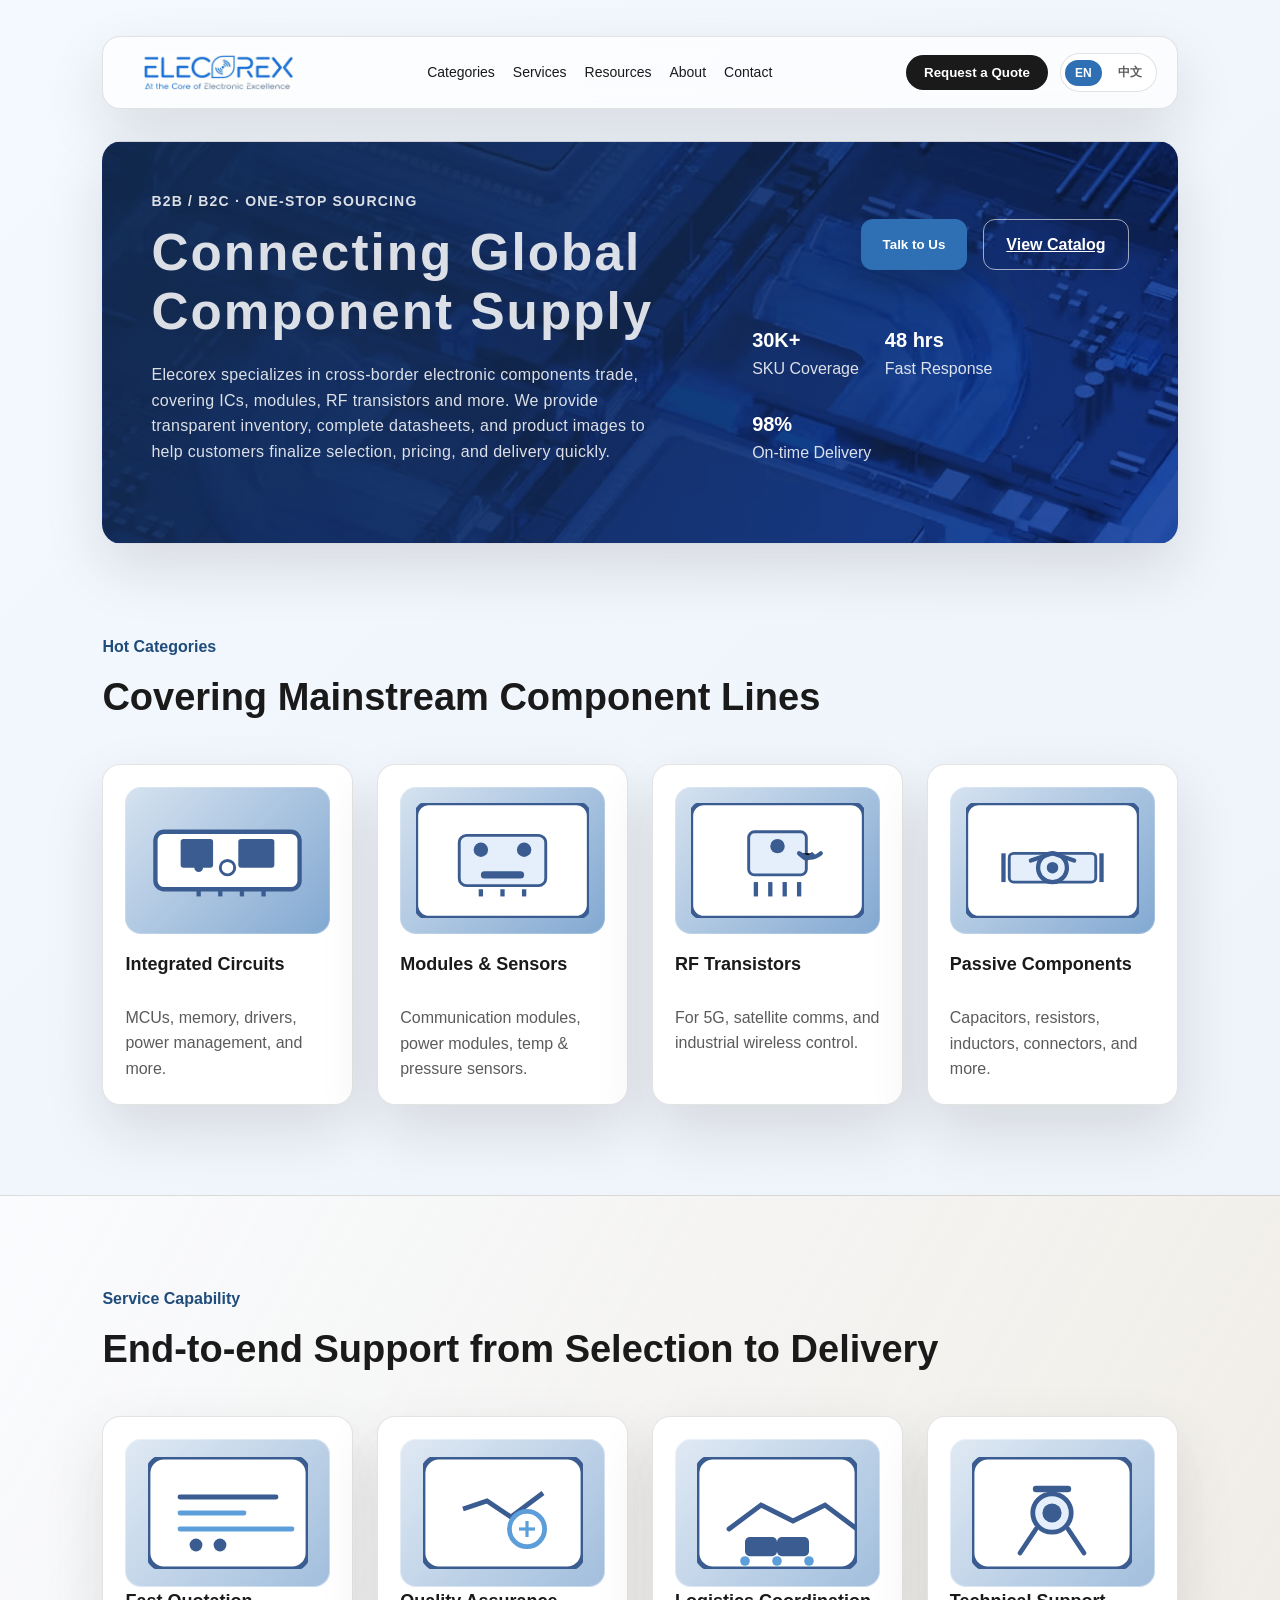
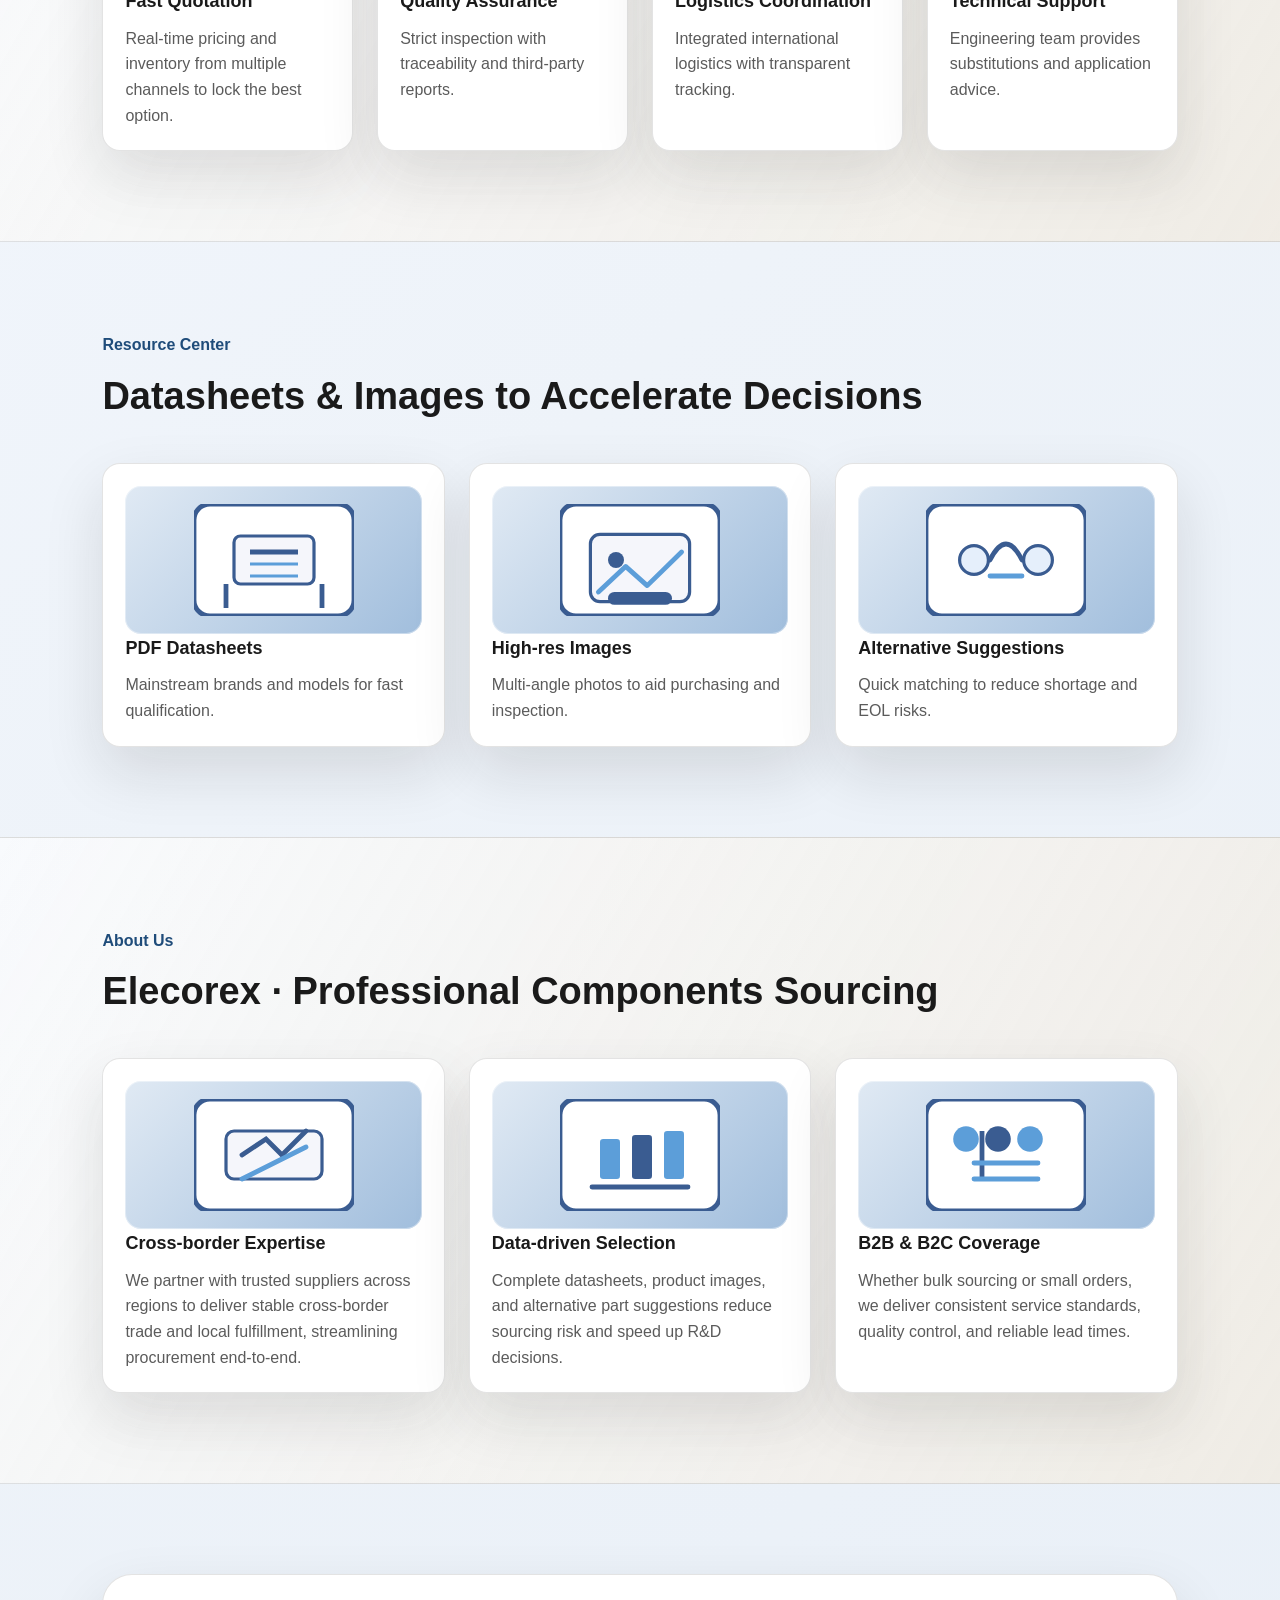
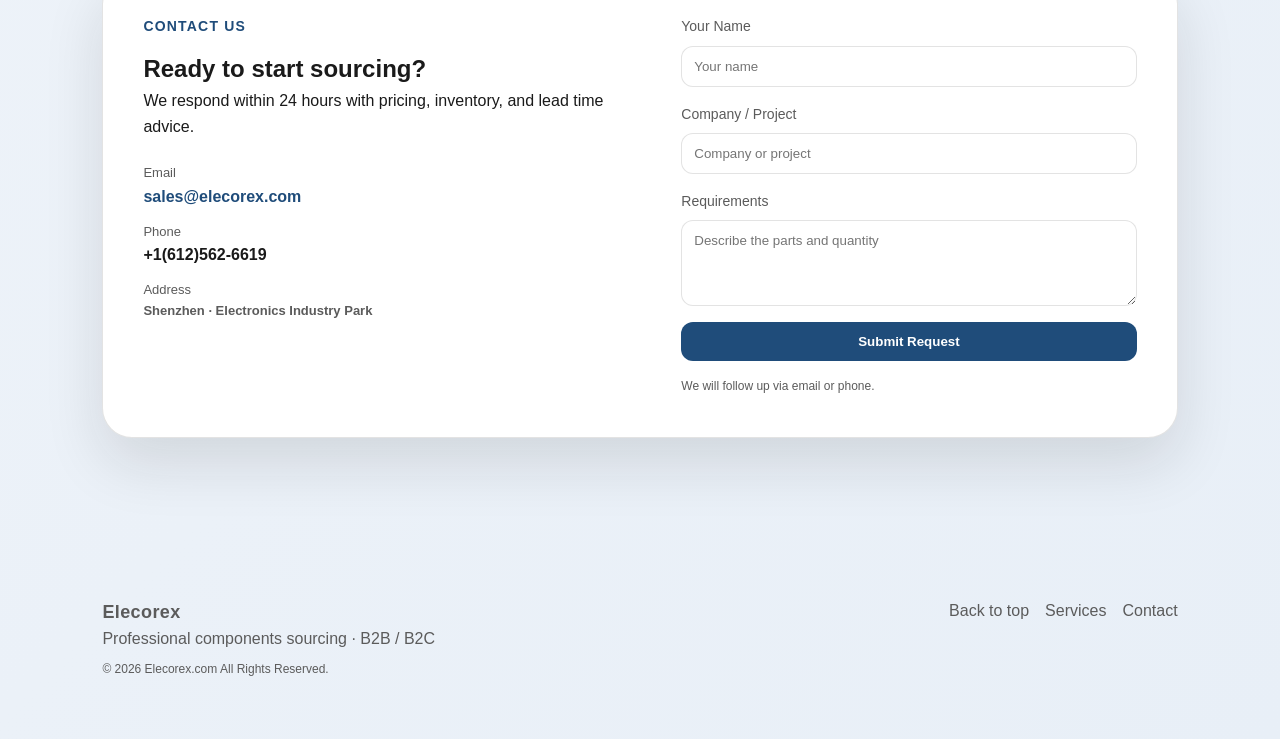
==== index.html @ 4241c90e "first commit" ====
﻿<!doctype html>
<html lang="en">
  <head>
    <meta charset="utf-8" />
    <meta name="viewport" content="width=device-width, initial-scale=1" />
    <title data-title-en="Elecorex | Professional Electronic Components Sourcing" data-title-zh="Elecorex | 专业电子元器件采购平台">
      Elecorex | Professional Electronic Components Sourcing
    </title>
    <meta
      id="meta-desc"
      name="description"
      content="Elecorex is a professional electronic components sourcing platform offering B2B and B2C services, covering ICs, modules, RF transistors, and complete datasheets with product images."
      data-desc-en="Elecorex is a professional electronic components sourcing platform offering B2B and B2C services, covering ICs, modules, RF transistors, and complete datasheets with product images."
      data-desc-zh="Elecorex 是专业的电子元器件采购平台，提供 B2B 与 B2C 服务，覆盖 IC、模块、射频晶体管等品类，并配套参数表与图片资源。"
    />
    <link rel="stylesheet" href="styles.css" />
  </head>
  <body class="lang-en">
    <div class="page">
      <header class="hero" id="top">
        <nav class="nav">
          <a class="brand" href="index.html">
            <img class="brand-logo" src="assets/LOGO.png" alt="Elecorex logo" />
            <!-- <div>
              <div class="brand-name">Elecorex</div>
              <div class="brand-sub">
                <span data-lang="en">Cross-border Components Trading Platform</span>
                <span data-lang="zh">电子元器件跨境贸易平台</span>
              </div>
            </div> -->
          </a>
          <div class="nav-links">
             <a href="#categories">
              <span data-lang="en">Categories</span>
              <span data-lang="zh">产品分类</span>
            </a>
            
            <a href="#services">
              <span data-lang="en">Services</span>
              <span data-lang="zh">服务能力</span>
            </a>
           
            <a href="#resources">
              <span data-lang="en">Resources</span>
              <span data-lang="zh">资料中心</span>
            </a>
            <a href="#about">
              <span data-lang="en">About</span>
              <span data-lang="zh">公司简介</span>
            </a>
            <a href="#contact">
              <span data-lang="en">Contact</span>
              <span data-lang="zh">联系我们</span>
            </a>
          </div>
          <div class="nav-actions">
            <button class="nav-cta">
              <span data-lang="en">Request a Quote</span>
              <span data-lang="zh">获取报价</span>
            </button>
            <div class="lang-toggle" role="group" aria-label="Language">
              <button data-lang-switch="en" class="active">EN</button>
              <button data-lang-switch="zh">中文</button>
            </div>
          </div>
        </nav>

        <div
          class="hero-banner"
          role="img"
          aria-label="Electronic components banner"
        >
          <div class="banner-content">
            <div class="banner-grid">
              <div class="banner-left">
                <p class="eyebrow">
                  <span data-lang="en">B2B / B2C · One-stop Sourcing</span>
                  <span data-lang="zh">B2B / B2C · 一站式采购</span>
                </p>
                <h1>
                  <span class="banner-highlight" data-lang="en"
                    >Connecting Global Component Supply</span
                  >
                  <span class="banner-highlight" data-lang="zh"
                    >连接全球优质电子元器件</span
                  >
                </h1>
                <p class="hero-desc">
                  <span data-lang="en">
                    Elecorex specializes in cross-border electronic components trade, covering
                    ICs, modules, RF transistors and more. We provide transparent inventory,
                    complete datasheets, and product images to help customers finalize selection,
                    pricing, and delivery quickly.
                  </span>
                  <span data-lang="zh">
                    Elecorex 聚焦跨境电子元器件贸易，覆盖 IC、模块、射频晶体管等核心品类，
                    提供透明库存、完整参数表与图片资源，帮助客户快速完成选型、询价与交付。
                  </span>
                </p>
              </div>
              <div class="banner-right">
                <div class="hero-actions">
                  <button class="primary">
                    <span data-lang="en">Talk to Us</span>
                    <span data-lang="zh">立即咨询</span>
                  </button>
              <a class="ghost" href="products.html">
                <span data-lang="en">View Catalog</span>
                <span data-lang="zh">查看产品目录</span>
              </a>
                </div>
                <div class="hero-metrics">
                  <div>
                    <strong>30K+</strong>
                    <span data-lang="en">SKU Coverage</span>
                    <span data-lang="zh">SKU 覆盖</span>
                  </div>
                  <div>
                    <strong>48 hrs</strong>
                    <span data-lang="en">Fast Response</span>
                    <span data-lang="zh">极速响应</span>
                  </div>
                  <div>
                    <strong>98%</strong>
                    <span data-lang="en">On-time Delivery</span>
                    <span data-lang="zh">准时交付率</span>
                  </div>
                </div>
              </div>
            </div>
          </div>
        </div>
      </header>

      
      <section class="section" id="categories">
        <div class="section-title">
          <p>
            <span data-lang="en">Hot Categories</span>
            <span data-lang="zh">产品分类</span>
          </p>
          <h2>
            <span data-lang="en">Covering Mainstream Component Lines</span>
            <span data-lang="zh">覆盖主流电子元器件品类</span>
          </h2>
        </div>
        <div class="category-grid">
          <a class="category-card" href="products.html#ic">
            <div class="category-media">
              <img src="assets/ic.svg" alt="Integrated circuits icon" loading="lazy" />
            </div>
            <h3>
              <span data-lang="en">Integrated Circuits</span>
              <span data-lang="zh">集成电路 IC</span>
            </h3>
            <p>
              <span data-lang="en">MCUs, memory, drivers, power management, and more.</span>
              <span data-lang="zh">MCU、存储器、驱动芯片、电源管理等全系列覆盖。</span>
            </p>
          </a>
          <a class="category-card" href="products.html#modules">
            <div class="category-media">
              <img src="assets/module.svg" alt="Modules and sensors icon" loading="lazy" />
            </div>
            <h3>
              <span data-lang="en">Modules & Sensors</span>
              <span data-lang="zh">模块与传感器</span>
            </h3>
            <p>
              <span data-lang="en">Communication modules, power modules, temp & pressure sensors.</span>
              <span data-lang="zh">通信模块、电源模块、温湿度与压力传感器等。</span>
            </p>
          </a>
          <a class="category-card" href="products.html#rf">
            <div class="category-media">
              <img src="assets/rf.svg" alt="RF transistors icon" loading="lazy" />
            </div>
            <h3>
              <span data-lang="en">RF Transistors</span>
              <span data-lang="zh">射频晶体管</span>
            </h3>
            <p>
              <span data-lang="en">For 5G, satellite comms, and industrial wireless control.</span>
              <span data-lang="zh">适配 5G、卫星通信、工业无线控制等应用场景。</span>
            </p>
          </a>
          <a class="category-card" href="products.html#passive">
            <div class="category-media">
              <img src="assets/passive.svg" alt="Passive components icon" loading="lazy" />
            </div>
            <h3>
              <span data-lang="en">Passive Components</span>
              <span data-lang="zh">被动元器件</span>
            </h3>
            <p>
              <span data-lang="en">Capacitors, resistors, inductors, connectors, and more.</span>
              <span data-lang="zh">电容、电阻、电感、连接器等常用器件。</span>
            </p>
          </a>
        </div>
      </section>

      <section class="section alt" id="services">
        <div class="section-title">
          <p>
            <span data-lang="en">Service Capability</span>
            <span data-lang="zh">服务能力</span>
          </p>
          <h2>
            <span data-lang="en">End-to-end Support from Selection to Delivery</span>
            <span data-lang="zh">从选型到交付的全链路支持</span>
          </h2>
        </div>

        <div class="service-grid">
          <div class="service-card">
            <div class="card-media">
              <img src="assets/service-fast.svg" alt="Fast quotation icon" loading="lazy" />
            </div>
            <h3>
              <span data-lang="en">Fast Quotation</span>
              <span data-lang="zh">快速询价</span>
            </h3>
            <p>
              <span data-lang="en">
                Real-time pricing and inventory from multiple channels to lock the best option.
              </span>
              <span data-lang="zh">覆盖多渠道库存与实时价格，帮助客户快速锁定最优采购方案。</span>
            </p>
          </div>
          <div class="service-card">
            <div class="card-media">
              <img src="assets/service-quality.svg" alt="Quality assurance icon" loading="lazy" />
            </div>
            <h3>
              <span data-lang="en">Quality Assurance</span>
              <span data-lang="zh">品质保障</span>
            </h3>
            <p>
              <span data-lang="en">Strict inspection with traceability and third-party reports.</span>
              <span data-lang="zh">严格执行质检流程，支持原厂溯源与第三方检测报告。</span>
            </p>
          </div>
          <div class="service-card">
            <div class="card-media">
              <img src="assets/service-logistics.svg" alt="Logistics icon" loading="lazy" />
            </div>
            <h3>
              <span data-lang="en">Logistics Coordination</span>
              <span data-lang="zh">物流协同</span>
            </h3>
            <p>
              <span data-lang="en">Integrated international logistics with transparent tracking.</span>
              <span data-lang="zh">整合国际物流与本地配送资源，提供透明可视化的交付进度。</span>
            </p>
          </div>
          <div class="service-card">
            <div class="card-media">
              <img src="assets/service-support.svg" alt="Technical support icon" loading="lazy" />
            </div>
            <h3>
              <span data-lang="en">Technical Support</span>
              <span data-lang="zh">技术支持</span>
            </h3>
            <p>
              <span data-lang="en">Engineering team provides substitutions and application advice.</span>
              <span data-lang="zh">配备工程师团队，提供替代型号建议与应用场景咨询。</span>
            </p>
          </div>
        </div>
      </section>


      <section class="section" id="resources">
        <div class="section-title">
          <p>
            <span data-lang="en">Resource Center</span>
            <span data-lang="zh">资料中心</span>
          </p>
          <h2>
            <span data-lang="en">Datasheets & Images to Accelerate Decisions</span>
            <span data-lang="zh">完整参数表与图片资源，助力快速决策</span>
          </h2>
        </div>

        <div class="resource-grid">
          <div class="resource-card">
            <div class="card-media">
              <img src="assets/resource-datasheet.svg" alt="Datasheet icon" loading="lazy" />
            </div>
            <h3>
              <span data-lang="en">PDF Datasheets</span>
              <span data-lang="zh">PDF 参数表</span>
            </h3>
            <p>
              <span data-lang="en">Mainstream brands and models for fast qualification.</span>
              <span data-lang="zh">覆盖主流品牌与型号，确保选型与认证资料齐全。</span>
            </p>
          </div>
          <div class="resource-card">
            <div class="card-media">
              <img src="assets/resource-image.svg" alt="Product image icon" loading="lazy" />
            </div>
            <h3>
              <span data-lang="en">High-res Images</span>
              <span data-lang="zh">高清产品图片</span>
            </h3>
            <p>
              <span data-lang="en">Multi-angle photos to aid purchasing and inspection.</span>
              <span data-lang="zh">支持多角度展示，便于采购与质检确认。</span>
            </p>
          </div>
          <div class="resource-card">
            <div class="card-media">
              <img src="assets/resource-alternative.svg" alt="Alternative icon" loading="lazy" />
            </div>
            <h3>
              <span data-lang="en">Alternative Suggestions</span>
              <span data-lang="zh">替代型号建议</span>
            </h3>
            <p>
              <span data-lang="en">Quick matching to reduce shortage and EOL risks.</span>
              <span data-lang="zh">快速匹配可替代方案，减少缺货与停产风险。</span>
            </p>
          </div>
        </div>
      </section>


      <section class="section alt" id="about">
        <div class="section-title">
          <p>
            <span data-lang="en">About Us</span>
            <span data-lang="zh">关于我们</span>
          </p>
          <h2>
            <span data-lang="en">Elecorex · Professional Components Sourcing</span>
            <span data-lang="zh">Elecorex · 专业电子元器件采购平台</span>
          </h2>
        </div>

        <div class="about-grid">
          <div class="about-card">
            <div class="card-media">
              <img src="assets/about-cross.svg" alt="Cross-border expertise icon" loading="lazy" />
            </div>
            <h3>
              <span data-lang="en">Cross-border Expertise</span>
              <span data-lang="zh">跨境贸易经验</span>
            </h3>
            <p>
              <span data-lang="en">
                We partner with trusted suppliers across regions to deliver stable cross-border
                trade and local fulfillment, streamlining procurement end-to-end.
              </span>
              <span data-lang="zh">
                我们与多地区供应商建立稳定合作，具备成熟的跨境贸易与本地交付经验，
                帮助客户快速完成从采购到交付的全流程。
              </span>
            </p>
          </div>
          <div class="about-card">
            <div class="card-media">
              <img src="assets/about-data.svg" alt="Data-driven selection icon" loading="lazy" />
            </div>
            <h3>
              <span data-lang="en">Data-driven Selection</span>
              <span data-lang="zh">数据驱动选型</span>
            </h3>
            <p>
              <span data-lang="en">
                Complete datasheets, product images, and alternative part suggestions reduce
                sourcing risk and speed up R&D decisions.
              </span>
              <span data-lang="zh">
                提供完整的 PDF 参数表、产品图片与替代型号建议，
                降低选型风险，提升研发与采购效率。
              </span>
            </p>
          </div>
          <div class="about-card">
            <div class="card-media">
              <img src="assets/about-b2b.svg" alt="B2B B2C icon" loading="lazy" />
            </div>
            <h3>
              <span data-lang="en">B2B & B2C Coverage</span>
              <span data-lang="zh">服务覆盖 B2B / B2C</span>
            </h3>
            <p>
              <span data-lang="en">
                Whether bulk sourcing or small orders, we deliver consistent service standards,
                quality control, and reliable lead times.
              </span>
              <span data-lang="zh">
                不论是批量采购还是小额订单，我们都提供统一的服务标准与专业支持，
                确保质量与交付可控。
              </span>
            </p>
          </div>
        </div>
      </section>

      <section class="section contact" id="contact">
        <div class="contact-card">
          <div>
            <p class="eyebrow">
              <span data-lang="en">Contact Us</span>
              <span data-lang="zh">联系我们</span>
            </p>
            <h2>
              <span data-lang="en">Ready to start sourcing?</span>
              <span data-lang="zh">准备好开始采购了吗？</span>
            </h2>
            <p>
              <span data-lang="en">
                We respond within 24 hours with pricing, inventory, and lead time advice.
              </span>
              <span data-lang="zh">我们将在 24 小时内响应您的需求，提供报价、库存与交期建议。</span>
            </p>
            <div class="contact-info">
              <div>
                <span data-lang="en">Email</span>
                <span data-lang="zh">邮箱</span>
                <strong><a href="mailto:sales@elecorex.com">sales@elecorex.com</a></strong>
              </div>
              <div>
                <span data-lang="en">Phone</span>
                <span data-lang="zh">电话</span>
                <strong>+1(612)562-6619</strong>
              </div>
              <div>
                <span data-lang="en">Address</span>
                <span data-lang="zh">地址</span>
                <strong>
                  <span data-lang="en">Shenzhen · Electronics Industry Park</span>
                  <span data-lang="zh">深圳 · 电子产业科技园</span>
                </strong>
              </div>
            </div>
          </div>
          <form class="contact-form">
            <label>
              <span data-lang="en">Your Name</span>
              <span data-lang="zh">您的姓名</span>
              <input
                type="text"
                placeholder="Your name"
                data-placeholder-en="Your name"
                data-placeholder-zh="请输入姓名"
              />
            </label>
            <label>
              <span data-lang="en">Company / Project</span>
              <span data-lang="zh">公司/项目</span>
              <input
                type="text"
                placeholder="Company or project"
                data-placeholder-en="Company or project"
                data-placeholder-zh="请输入公司或项目名称"
              />
            </label>
            <label>
              <span data-lang="en">Requirements</span>
              <span data-lang="zh">需求描述</span>
              <textarea
                rows="4"
                placeholder="Describe the parts and quantity"
                data-placeholder-en="Describe the parts and quantity"
                data-placeholder-zh="请描述您需要的元器件与数量"
              ></textarea>
            </label>
            <button type="button">
              <span data-lang="en">Submit Request</span>
              <span data-lang="zh">提交需求</span>
            </button>
            <p class="form-note">
              <span data-lang="en">We will follow up via email or phone.</span>
              <span data-lang="zh">提交后我们会通过邮件或电话与您联系。</span>
            </p>
          </form>
        </div>
      </section>


      <footer class="footer">
        <div>
          <div class="brand-name">Elecorex</div>
          <p>
            <span data-lang="en">Professional components sourcing · B2B / B2C</span>
            <span data-lang="zh">专业电子元器件采购平台 · B2B / B2C</span>
          </p>
          <p class="footer-copy">© 2026 Elecorex.com All Rights Reserved.</p>
        </div>
        <div class="footer-links">
          <a href="#top">
            <span data-lang="en">Back to top</span>
            <span data-lang="zh">返回顶部</span>
          </a>
          <a href="#services">
            <span data-lang="en">Services</span>
            <span data-lang="zh">服务能力</span>
          </a>
          <a href="#contact">
            <span data-lang="en">Contact</span>
            <span data-lang="zh">联系我们</span>
          </a>
        </div>
      </footer>
    </div>

    <script src="script.js"></script>
  </body>
</html>
---- styles.css ----
﻿@import url("https://fonts.googleapis.com/css2?family=Space+Grotesk:wght@400;500;600;700&family=Source+Han+Sans+CN:wght@400;500;600;700&display=swap");

:root {
  color-scheme: light;
  --bg: #f6f2ec;
  --bg-alt: #f0ebe2;
  --ink: #1a1a1a;
  --muted: #5b5b5b;
  --accent: #2f6fb3;
  --accent-strong: #1f4c7a;
  --card: #ffffff;
  --stroke: rgba(26, 26, 26, 0.12);
  --glow: rgba(47, 111, 179, 0.18);
  --shadow: 0 25px 60px rgba(26, 26, 26, 0.12);
}

* {
  box-sizing: border-box;
  margin: 0;
  padding: 0;
}

body {
  font-family: 'Arial', "Helvetica YaHei", 'sans-serif';
  background: linear-gradient(135deg, #f4f8ff 0%, #eef3f9 50%, #e8eff7 100%);
  color: var(--ink);
  line-height: 1.6;
}

body.lang-en [data-lang="zh"],
body.lang-zh [data-lang="en"] {
  display: none;
}

.page {
  min-height: 100vh;
  display: flex;
  flex-direction: column;
}



.hero {
  padding: 36px 8vw 0px;
  position: relative;
  z-index: 1;
}

.nav {
  display: flex;
  align-items: center;
  justify-content: space-between;
  gap: 24px;
  padding: 16px 20px;
  background: rgba(255, 255, 255, 0.7);
  border: 1px solid var(--stroke);
  border-radius: 18px;
  backdrop-filter: blur(12px);
  box-shadow: var(--shadow);
  flex-wrap: wrap;
}

.nav-actions {
  display: flex;
  align-items: center;
  gap: 12px;
}

.brand {
  display: flex;
  align-items: center;
  gap: 14px;
  margin-left: 20px;
}

.brand-logo {
  width: 150px;
  height: auto;
  display: block;
  object-fit: contain;
}

.brand-name {
  font-weight: 700;
  font-size: 18px;
  letter-spacing: 0.4px;
}

.brand-sub {
  font-size: 12px;
  color: var(--muted);
}

.nav-links {
  display: flex;
  gap: 18px;
  flex-wrap: wrap;
}

.nav a {
  text-decoration: none;
  color: var(--ink);
  font-size: 14px;
  position: relative;
}

.nav a::after {
  content: "";
  position: absolute;
  left: 0;
  bottom: -6px;
  width: 0;
  height: 2px;
  background: var(--accent);
  transition: width 0.3s ease;
}

.nav a:hover::after {
  width: 100%;
}

.nav-cta {
  background: var(--ink);
  color: #fff;
  border: none;
  border-radius: 999px;
  padding: 10px 18px;
  font-weight: 600;
  cursor: pointer;
}

.lang-toggle {
  display: flex;
  align-items: center;
  gap: 6px;
  background: rgba(255, 255, 255, 0.8);
  border: 1px solid var(--stroke);
  border-radius: 999px;
  padding: 4px;
}

.lang-toggle button {
  border: none;
  background: transparent;
  padding: 6px 10px;
  border-radius: 999px;
  font-size: 12px;
  font-weight: 600;
  color: var(--muted);
  cursor: pointer;
}

.lang-toggle button.active {
  background: var(--accent);
  color: #fff;
}

.hero-banner {
  min-height: 360px;
  border-radius: 20px;
  border: 1px solid var(--stroke);
  background: url("assets/homebanner.png") center/cover no-repeat;
  box-shadow: var(--shadow);
  position: relative;
  overflow: hidden;
  display: flex;
  align-items: center;
  margin-top: 32px;
}

.hero-grid {
  display: grid;
  grid-template-columns: minmax(0, 1.1fr) minmax(0, 0.9fr);
  gap: 48px;
  margin-top: 60px;
  align-items: center;
}

.hero-banner::before {
  content: "";
  position: absolute;
  inset: 0;
  background: linear-gradient(120deg, rgba(15, 38, 64, 0.65), rgba(15, 38, 64, 0.15));
}

.banner-content {
  position: relative;
  z-index: 1;
  padding: 48px;
  max-width: 1100px;
  color: #ffffff;
}

.banner-grid {
  display: flex;
  gap: 36px;
  align-items: stretch;
  justify-content: space-between;
}

.banner-left {
  flex: 1.2;
}

.banner-right {
  flex: 0.8;
  display: flex;
  flex-direction: column;
  justify-content: center;
  gap: 24px;
  align-items: flex-end;
}

.banner-right .hero-actions,
.banner-right .hero-metrics {
  width: 100%;
}

.banner-left h1 {
  line-height: 1.3;
  margin-bottom: 18px;
}

.banner-left .hero-desc {
  max-width: 520px;
  color: rgba(255, 255, 255, 0.9);
  letter-spacing: 0.02em;
}

.banner-right .hero-actions {
  justify-content: flex-end;
}

.banner-content .eyebrow,
.banner-content .hero-desc,
.banner-content .hero-metrics span {
  color: rgba(255, 255, 255, 0.85);
}

.banner-content h1 span,
.banner-content .hero-metrics strong {
  color: #ffffff;
}

.banner-highlight {
  color: #8ad2ff;
  display: block;
  letter-spacing: 0.04em;
}

.banner-content .ghost {
  border: 1px solid rgba(255, 255, 255, 0.6);
  color: #ffffff;
}

.banner-content .primary {
  box-shadow: 0 16px 30px rgba(15, 38, 64, 0.35);
}
.eyebrow {
  font-size: 14px;
  text-transform: uppercase;
  letter-spacing: 1.2px;
  color: var(--accent-strong);
  font-weight: 600;
  margin-bottom: 12px;
}

.hero h1 {
  font-size: clamp(32px, 4vw, 54px);
  line-height: 1.15;
  margin-bottom: 20px;
}

.hero h1 span {
  display: block;
  color: rgba(255, 255, 255, 0.85);
}

.hero h1 span[data-lang="en"]:first-child,
.hero h1 span[data-lang="zh"]:first-child {
  color: rgba(255, 255, 255, 0.85);
}

.hero-desc {
  color: var(--muted);
  max-width: 540px;
  margin-bottom: 30px;
}

.hero-actions {
  display: flex;
  gap: 16px;
  margin-bottom: 30px;
}

.primary,
.ghost,
.contact-form button,
.chip-footer button {
  padding: 12px 22px;
  border-radius: 12px;
  font-weight: 600;
  border: none;
  cursor: pointer;
  transition: transform 0.2s ease, box-shadow 0.2s ease;
}

.primary {
  background: var(--accent);
  color: #fff;
  /* box-shadow: 0 14px 25px rgba(255, 107, 44, 0.35); */
}

.ghost {
  background: transparent;
  border: 1px solid var(--stroke);
}

.primary:hover,
.ghost:hover,
.contact-form button:hover,
.chip-footer button:hover {
  transform: translateY(-2px);
  box-shadow: 0 16px 30px rgba(26, 26, 26, 0.18);
}

.hero-metrics {
  display: flex;
  gap: 26px;
  flex-wrap: wrap;
}

.hero-metrics strong {
  font-size: 20px;
  display: block;
}

.hero-visual {
  display: grid;
  gap: 24px;
}

.chip-card,
.stats-card {
  background: var(--card);
  border-radius: 24px;
  padding: 28px;
  border: 1px solid var(--stroke);
  box-shadow: var(--shadow);
}

.chip-top {
  display: flex;
  justify-content: space-between;
  color: var(--muted);
  font-size: 13px;
}

.chip-card h3 {
  font-size: 22px;
  margin: 16px 0 8px;
}

.chip-card p {
  color: var(--muted);
  margin-bottom: 20px;
}

.chip-footer {
  display: flex;
  align-items: center;
  justify-content: space-between;
}

.chip-footer span {
  font-size: 12px;
  color: var(--muted);
}

.stats-card h4 {
  font-size: 18px;
  margin-bottom: 12px;
}

.stats-card ul {
  list-style: none;
  display: grid;
  gap: 10px;
  color: var(--muted);
}

.section {
  padding: 90px 8vw;
  position: relative;
  z-index: 1;
}

.section.alt {
  background: linear-gradient(120deg, rgba(255, 255, 255, 0.6), rgba(240, 235, 226, 0.85));
  border-top: 1px solid var(--stroke);
  border-bottom: 1px solid var(--stroke);
}

.section-title {
  margin-bottom: 36px;
}

.section-title p {
  color: var(--accent-strong);
  font-weight: 600;
  margin-bottom: 8px;
}

.section-title h2 {
  font-size: clamp(26px, 3vw, 38px);
}

.section-media {
  display: flex;
  justify-content: center;
  margin-bottom: 24px;
}

.section-media img {
  width: min(320px, 80%);
  max-width: 320px;
  border-radius: 24px;
  border: 1px solid rgba(26, 26, 26, 0.08);
  box-shadow: 0 16px 30px rgba(26, 26, 26, 0.08);
}

.about-grid,
.service-grid,
.category-grid,
.resource-grid {
  display: grid;
  gap: 24px;
  grid-template-columns: repeat(auto-fit, minmax(220px, 1fr));
}

.about-card,
.service-card,
.category-card,
.resource-card {
  background: var(--card);
  border-radius: 18px;
  padding: 22px;
  border: 1px solid var(--stroke);
  box-shadow: var(--shadow);
  min-height: 160px;
}

.about-card h3,
.service-card h3,
.category-card h3,
.resource-card h3 {
  margin-bottom: 10px;
  font-size: 18px;
}

.about-card p,
.service-card p,
.category-card p,
.resource-card p {
  color: var(--muted);
}

.category-card {
  display: flex;
  flex-direction: column;
  gap: 16px;
  text-decoration: none;
  color: inherit;
}

.category-media {
  border-radius: 16px;
  background: linear-gradient(135deg, rgba(47, 111, 179, 0.2), rgba(47, 111, 179, 0.6));
  padding: 16px;
  display: flex;
  align-items: center;
  justify-content: center;
  min-height: 140px;
  box-shadow: inset 0 0 0 1px rgba(255, 255, 255, 0.2);
}

.category-media img {
  width: 100%;
  max-height: 120px;
  object-fit: contain;
}

.card-media {
  border-radius: 16px;
  background: linear-gradient(135deg, rgba(47, 111, 179, 0.15), rgba(47, 111, 179, 0.45));
  padding: 18px;
  display: flex;
  align-items: center;
  justify-content: center;
  min-height: 120px;
  box-shadow: inset 0 0 0 1px rgba(255, 255, 255, 0.4);
}

.card-media img {
  width: 100%;
  max-width: 160px;
  object-fit: contain;
}

.contact {
  padding-bottom: 120px;
}

.contact-card {
  background: var(--card);
  border-radius: 30px;
  border: 1px solid var(--stroke);
  padding: 40px;
  display: grid;
  grid-template-columns: minmax(0, 1fr) minmax(0, 0.9fr);
  gap: 32px;
  box-shadow: var(--shadow);
}

.contact-info {
  margin-top: 24px;
  display: grid;
  gap: 12px;
}

.contact-info span {
  display: block;
  color: var(--muted);
  font-size: 13px;
}
.contact-info a {
  color: var(--accent-strong);
  text-decoration: none;
}

.contact-form {
  display: grid;
  gap: 16px;
}

.contact-form label {
  font-size: 14px;
  color: var(--muted);
  display: grid;
  gap: 8px;
}

.contact-form input,
.contact-form textarea {
  border-radius: 12px;
  border: 1px solid var(--stroke);
  padding: 12px;
  font-family: inherit;
  resize: vertical;
}

.contact-form button {
  background: var(--accent-strong);
  color: #fff;
}

.form-note {
  font-size: 12px;
  color: var(--muted);
}

.footer {
  padding: 40px 8vw 60px;
  display: flex;
  justify-content: space-between;
  gap: 24px;
  color: var(--muted);
}

.footer-links {
  display: flex;
  gap: 16px;
}

.footer a {
  color: var(--muted);
  text-decoration: none;
}

.footer-copy {
  font-size: 12px;
  color: var(--muted);
  margin-top: 8px;
}

.reveal {
  opacity: 0;
  transform: translateY(30px);
  transition: opacity 0.8s ease, transform 0.8s ease;
}

.reveal.show {
  opacity: 1;
  transform: translateY(0);
}

@media (max-width: 980px) {
  .hero-grid,
  .contact-card {
    grid-template-columns: 1fr;
  }

  .nav {
    flex-direction: column;
    align-items: flex-start;
  }

  .nav-actions {
    width: 100%;
    flex-wrap: wrap;
    justify-content: space-between;
  }

  .nav-links {
    gap: 12px;
  }

  .brand-logo {
    width: 110px;
  }
}

@media (max-width: 720px) {
  .hero {
    padding: 24px 6vw 80px;
  }

  .banner-content {
    padding: 24px 0;
  }

  .banner-grid {
    flex-direction: column;
    gap: 20px;
  }

  .banner-right {
    width: 100%;
    align-items: flex-start;
    gap: 16px;
  }

  .banner-right .hero-actions {
    justify-content: flex-start;
  }

  .hero-actions {
    flex-direction: column;
    align-items: flex-start;
  }

  .hero-metrics {
    gap: 18px;
  }

  .footer {
    flex-direction: column;
  }

  .hero-banner {
    height: auto;
    margin: 20px 6vw 0;
    padding: 26px 8vw 32px;
    min-height: auto;
    flex-direction: column;
    align-items: flex-start;
  }
}
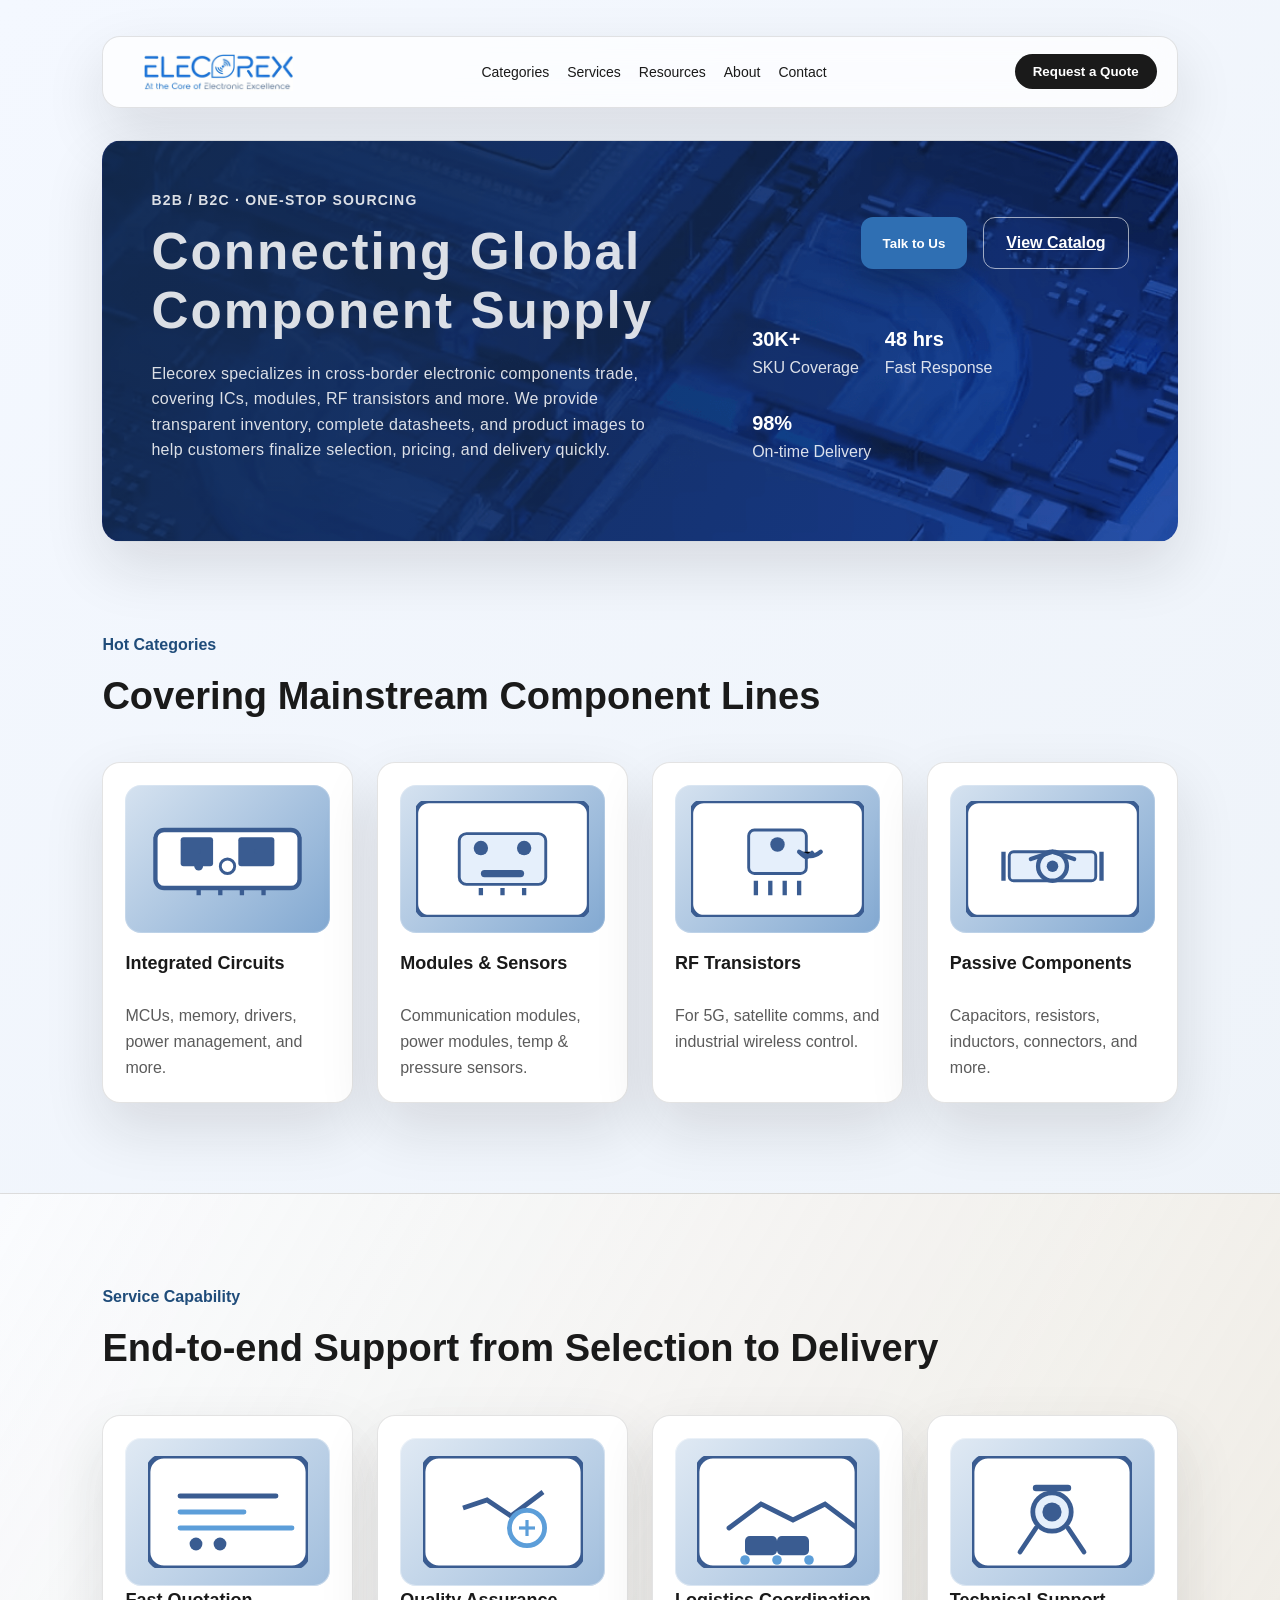
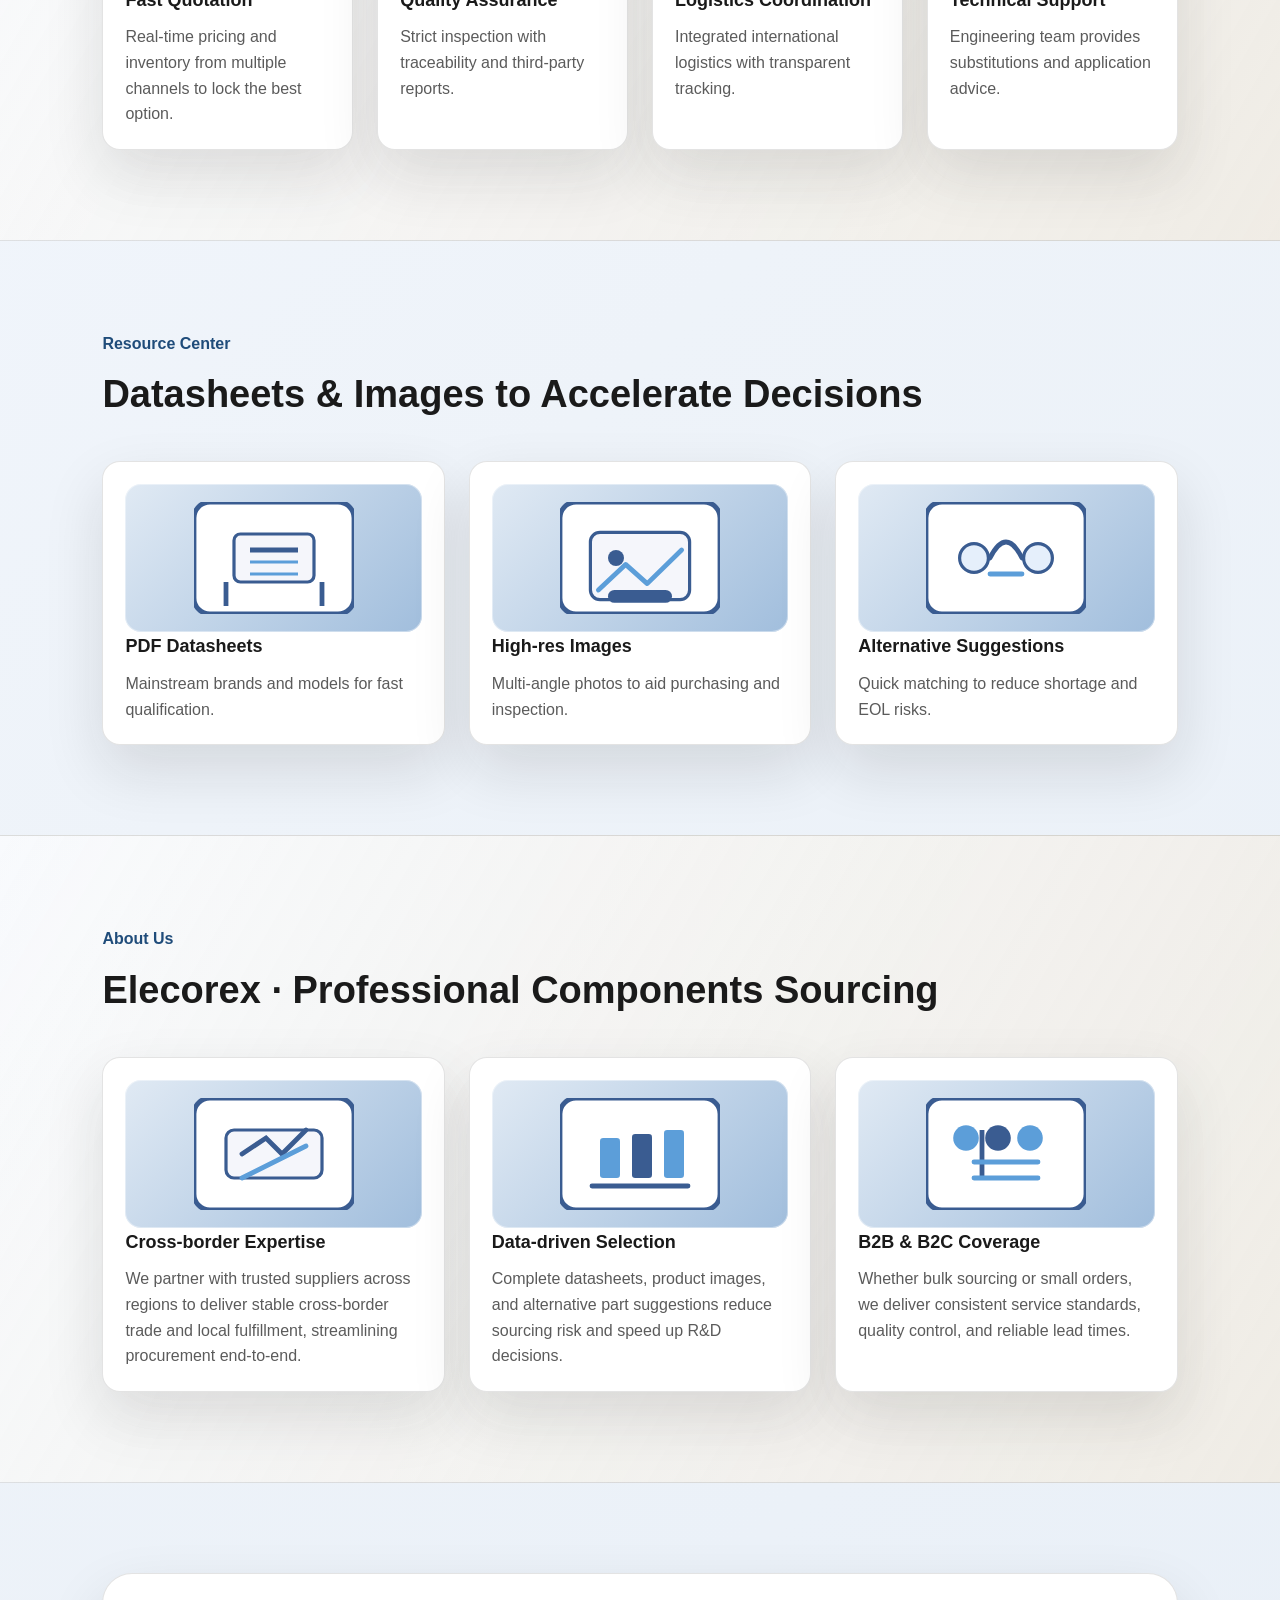
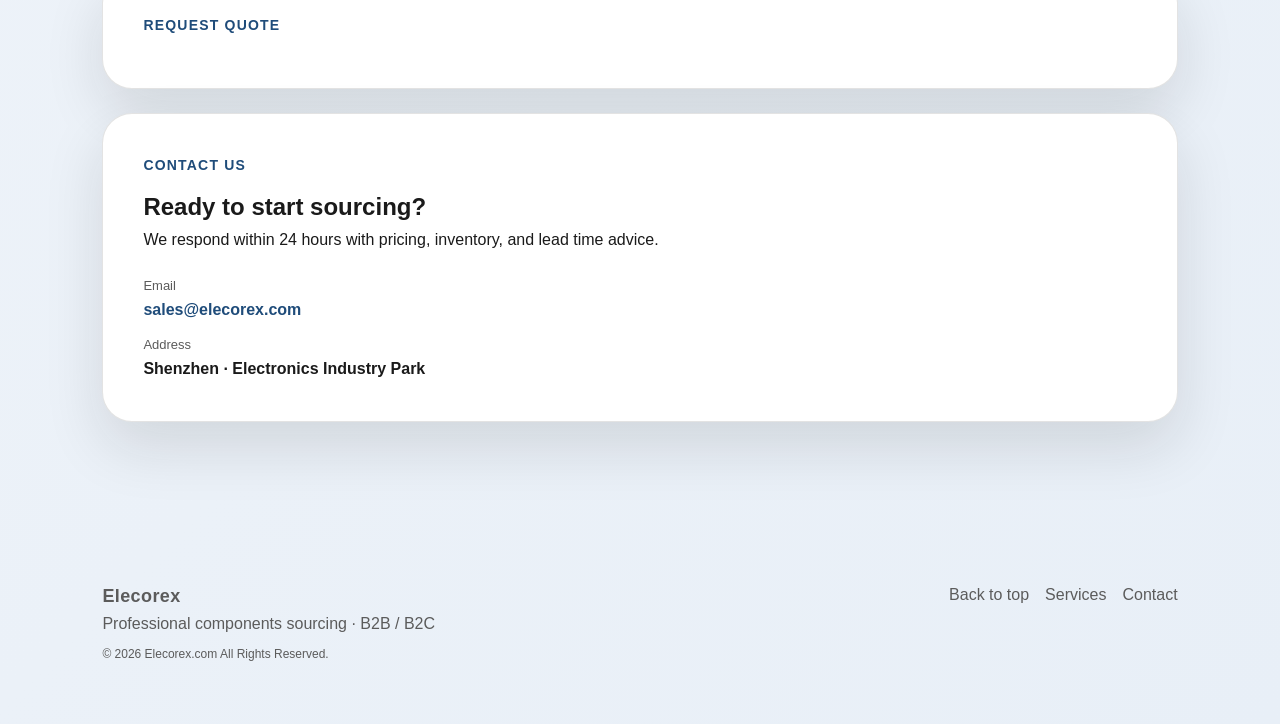
==== commit a479c695: "feate: add inquiry" ====
--- a/index.html
+++ b/index.html
@@ -1,67 +1,32 @@
-﻿<!doctype html>
+<!doctype html>
 <html lang="en">
   <head>
     <meta charset="utf-8" />
     <meta name="viewport" content="width=device-width, initial-scale=1" />
-    <title data-title-en="Elecorex | Professional Electronic Components Sourcing" data-title-zh="Elecorex | 专业电子元器件采购平台">
-      Elecorex | Professional Electronic Components Sourcing
-    </title>
+    <title>Elecorex | Professional Electronic Components Sourcing</title>
     <meta
       id="meta-desc"
       name="description"
       content="Elecorex is a professional electronic components sourcing platform offering B2B and B2C services, covering ICs, modules, RF transistors, and complete datasheets with product images."
-      data-desc-en="Elecorex is a professional electronic components sourcing platform offering B2B and B2C services, covering ICs, modules, RF transistors, and complete datasheets with product images."
-      data-desc-zh="Elecorex 是专业的电子元器件采购平台，提供 B2B 与 B2C 服务，覆盖 IC、模块、射频晶体管等品类，并配套参数表与图片资源。"
     />
     <link rel="stylesheet" href="styles.css" />
   </head>
-  <body class="lang-en">
+  <body>
     <div class="page">
       <header class="hero" id="top">
         <nav class="nav">
           <a class="brand" href="index.html">
             <img class="brand-logo" src="assets/LOGO.png" alt="Elecorex logo" />
-            <!-- <div>
-              <div class="brand-name">Elecorex</div>
-              <div class="brand-sub">
-                <span data-lang="en">Cross-border Components Trading Platform</span>
-                <span data-lang="zh">电子元器件跨境贸易平台</span>
-              </div>
-            </div> -->
           </a>
           <div class="nav-links">
-             <a href="#categories">
-              <span data-lang="en">Categories</span>
-              <span data-lang="zh">产品分类</span>
-            </a>
-            
-            <a href="#services">
-              <span data-lang="en">Services</span>
-              <span data-lang="zh">服务能力</span>
-            </a>
-           
-            <a href="#resources">
-              <span data-lang="en">Resources</span>
-              <span data-lang="zh">资料中心</span>
-            </a>
-            <a href="#about">
-              <span data-lang="en">About</span>
-              <span data-lang="zh">公司简介</span>
-            </a>
-            <a href="#contact">
-              <span data-lang="en">Contact</span>
-              <span data-lang="zh">联系我们</span>
-            </a>
+            <a href="#categories">Categories</a>
+            <a href="#services">Services</a>
+            <a href="#resources">Resources</a>
+            <a href="#about">About</a>
+            <a href="#contact">Contact</a>
           </div>
           <div class="nav-actions">
-            <button class="nav-cta">
-              <span data-lang="en">Request a Quote</span>
-              <span data-lang="zh">获取报价</span>
-            </button>
-            <div class="lang-toggle" role="group" aria-label="Language">
-              <button data-lang-switch="en" class="active">EN</button>
-              <button data-lang-switch="zh">中文</button>
-            </div>
+            <button class="nav-cta">Request a Quote</button>
           </div>
         </nav>
 
@@ -73,57 +38,34 @@
           <div class="banner-content">
             <div class="banner-grid">
               <div class="banner-left">
-                <p class="eyebrow">
-                  <span data-lang="en">B2B / B2C · One-stop Sourcing</span>
-                  <span data-lang="zh">B2B / B2C · 一站式采购</span>
-                </p>
+                <p class="eyebrow">B2B / B2C · One-stop Sourcing</p>
                 <h1>
-                  <span class="banner-highlight" data-lang="en"
-                    >Connecting Global Component Supply</span
-                  >
-                  <span class="banner-highlight" data-lang="zh"
-                    >连接全球优质电子元器件</span
-                  >
+                  <span class="banner-highlight">Connecting Global Component Supply</span>
                 </h1>
                 <p class="hero-desc">
-                  <span data-lang="en">
-                    Elecorex specializes in cross-border electronic components trade, covering
-                    ICs, modules, RF transistors and more. We provide transparent inventory,
-                    complete datasheets, and product images to help customers finalize selection,
-                    pricing, and delivery quickly.
-                  </span>
-                  <span data-lang="zh">
-                    Elecorex 聚焦跨境电子元器件贸易，覆盖 IC、模块、射频晶体管等核心品类，
-                    提供透明库存、完整参数表与图片资源，帮助客户快速完成选型、询价与交付。
-                  </span>
+                  Elecorex specializes in cross-border electronic components trade, covering ICs,
+                  modules, RF transistors and more. We provide transparent inventory, complete
+                  datasheets, and product images to help customers finalize selection, pricing,
+                  and delivery quickly.
                 </p>
               </div>
               <div class="banner-right">
                 <div class="hero-actions">
-                  <button class="primary">
-                    <span data-lang="en">Talk to Us</span>
-                    <span data-lang="zh">立即咨询</span>
-                  </button>
-              <a class="ghost" href="products.html">
-                <span data-lang="en">View Catalog</span>
-                <span data-lang="zh">查看产品目录</span>
-              </a>
+                  <button class="primary">Talk to Us</button>
+                  <a class="ghost" href="products.html">View Catalog</a>
                 </div>
                 <div class="hero-metrics">
                   <div>
                     <strong>30K+</strong>
-                    <span data-lang="en">SKU Coverage</span>
-                    <span data-lang="zh">SKU 覆盖</span>
+                    <span>SKU Coverage</span>
                   </div>
                   <div>
                     <strong>48 hrs</strong>
-                    <span data-lang="en">Fast Response</span>
-                    <span data-lang="zh">极速响应</span>
+                    <span>Fast Response</span>
                   </div>
                   <div>
                     <strong>98%</strong>
-                    <span data-lang="en">On-time Delivery</span>
-                    <span data-lang="zh">准时交付率</span>
+                    <span>On-time Delivery</span>
                   </div>
                 </div>
               </div>
@@ -132,84 +74,47 @@
         </div>
       </header>
 
-      
       <section class="section" id="categories">
         <div class="section-title">
-          <p>
-            <span data-lang="en">Hot Categories</span>
-            <span data-lang="zh">产品分类</span>
-          </p>
-          <h2>
-            <span data-lang="en">Covering Mainstream Component Lines</span>
-            <span data-lang="zh">覆盖主流电子元器件品类</span>
-          </h2>
+          <p>Hot Categories</p>
+          <h2>Covering Mainstream Component Lines</h2>
         </div>
         <div class="category-grid">
           <a class="category-card" href="products.html#ic">
             <div class="category-media">
               <img src="assets/ic.svg" alt="Integrated circuits icon" loading="lazy" />
             </div>
-            <h3>
-              <span data-lang="en">Integrated Circuits</span>
-              <span data-lang="zh">集成电路 IC</span>
-            </h3>
-            <p>
-              <span data-lang="en">MCUs, memory, drivers, power management, and more.</span>
-              <span data-lang="zh">MCU、存储器、驱动芯片、电源管理等全系列覆盖。</span>
-            </p>
+            <h3>Integrated Circuits</h3>
+            <p>MCUs, memory, drivers, power management, and more.</p>
           </a>
           <a class="category-card" href="products.html#modules">
             <div class="category-media">
               <img src="assets/module.svg" alt="Modules and sensors icon" loading="lazy" />
             </div>
-            <h3>
-              <span data-lang="en">Modules & Sensors</span>
-              <span data-lang="zh">模块与传感器</span>
-            </h3>
-            <p>
-              <span data-lang="en">Communication modules, power modules, temp & pressure sensors.</span>
-              <span data-lang="zh">通信模块、电源模块、温湿度与压力传感器等。</span>
-            </p>
+            <h3>Modules & Sensors</h3>
+            <p>Communication modules, power modules, temp & pressure sensors.</p>
           </a>
           <a class="category-card" href="products.html#rf">
             <div class="category-media">
               <img src="assets/rf.svg" alt="RF transistors icon" loading="lazy" />
             </div>
-            <h3>
-              <span data-lang="en">RF Transistors</span>
-              <span data-lang="zh">射频晶体管</span>
-            </h3>
-            <p>
-              <span data-lang="en">For 5G, satellite comms, and industrial wireless control.</span>
-              <span data-lang="zh">适配 5G、卫星通信、工业无线控制等应用场景。</span>
-            </p>
+            <h3>RF Transistors</h3>
+            <p>For 5G, satellite comms, and industrial wireless control.</p>
           </a>
           <a class="category-card" href="products.html#passive">
             <div class="category-media">
               <img src="assets/passive.svg" alt="Passive components icon" loading="lazy" />
             </div>
-            <h3>
-              <span data-lang="en">Passive Components</span>
-              <span data-lang="zh">被动元器件</span>
-            </h3>
-            <p>
-              <span data-lang="en">Capacitors, resistors, inductors, connectors, and more.</span>
-              <span data-lang="zh">电容、电阻、电感、连接器等常用器件。</span>
-            </p>
+            <h3>Passive Components</h3>
+            <p>Capacitors, resistors, inductors, connectors, and more.</p>
           </a>
         </div>
       </section>
 
       <section class="section alt" id="services">
         <div class="section-title">
-          <p>
-            <span data-lang="en">Service Capability</span>
-            <span data-lang="zh">服务能力</span>
-          </p>
-          <h2>
-            <span data-lang="en">End-to-end Support from Selection to Delivery</span>
-            <span data-lang="zh">从选型到交付的全链路支持</span>
-          </h2>
+          <p>Service Capability</p>
+          <h2>End-to-end Support from Selection to Delivery</h2>
         </div>
 
         <div class="service-grid">
@@ -217,70 +122,37 @@
             <div class="card-media">
               <img src="assets/service-fast.svg" alt="Fast quotation icon" loading="lazy" />
             </div>
-            <h3>
-              <span data-lang="en">Fast Quotation</span>
-              <span data-lang="zh">快速询价</span>
-            </h3>
-            <p>
-              <span data-lang="en">
-                Real-time pricing and inventory from multiple channels to lock the best option.
-              </span>
-              <span data-lang="zh">覆盖多渠道库存与实时价格，帮助客户快速锁定最优采购方案。</span>
-            </p>
+            <h3>Fast Quotation</h3>
+            <p>Real-time pricing and inventory from multiple channels to lock the best option.</p>
           </div>
           <div class="service-card">
             <div class="card-media">
               <img src="assets/service-quality.svg" alt="Quality assurance icon" loading="lazy" />
             </div>
-            <h3>
-              <span data-lang="en">Quality Assurance</span>
-              <span data-lang="zh">品质保障</span>
-            </h3>
-            <p>
-              <span data-lang="en">Strict inspection with traceability and third-party reports.</span>
-              <span data-lang="zh">严格执行质检流程，支持原厂溯源与第三方检测报告。</span>
-            </p>
+            <h3>Quality Assurance</h3>
+            <p>Strict inspection with traceability and third-party reports.</p>
           </div>
           <div class="service-card">
             <div class="card-media">
               <img src="assets/service-logistics.svg" alt="Logistics icon" loading="lazy" />
             </div>
-            <h3>
-              <span data-lang="en">Logistics Coordination</span>
-              <span data-lang="zh">物流协同</span>
-            </h3>
-            <p>
-              <span data-lang="en">Integrated international logistics with transparent tracking.</span>
-              <span data-lang="zh">整合国际物流与本地配送资源，提供透明可视化的交付进度。</span>
-            </p>
+            <h3>Logistics Coordination</h3>
+            <p>Integrated international logistics with transparent tracking.</p>
           </div>
           <div class="service-card">
             <div class="card-media">
               <img src="assets/service-support.svg" alt="Technical support icon" loading="lazy" />
             </div>
-            <h3>
-              <span data-lang="en">Technical Support</span>
-              <span data-lang="zh">技术支持</span>
-            </h3>
-            <p>
-              <span data-lang="en">Engineering team provides substitutions and application advice.</span>
-              <span data-lang="zh">配备工程师团队，提供替代型号建议与应用场景咨询。</span>
-            </p>
-          </div>
-        </div>
-      </section>
-
+            <h3>Technical Support</h3>
+            <p>Engineering team provides substitutions and application advice.</p>
+          </div>
+        </div>
+      </section>
 
       <section class="section" id="resources">
         <div class="section-title">
-          <p>
-            <span data-lang="en">Resource Center</span>
-            <span data-lang="zh">资料中心</span>
-          </p>
-          <h2>
-            <span data-lang="en">Datasheets & Images to Accelerate Decisions</span>
-            <span data-lang="zh">完整参数表与图片资源，助力快速决策</span>
-          </h2>
+          <p>Resource Center</p>
+          <h2>Datasheets & Images to Accelerate Decisions</h2>
         </div>
 
         <div class="resource-grid">
@@ -288,55 +160,30 @@
             <div class="card-media">
               <img src="assets/resource-datasheet.svg" alt="Datasheet icon" loading="lazy" />
             </div>
-            <h3>
-              <span data-lang="en">PDF Datasheets</span>
-              <span data-lang="zh">PDF 参数表</span>
-            </h3>
-            <p>
-              <span data-lang="en">Mainstream brands and models for fast qualification.</span>
-              <span data-lang="zh">覆盖主流品牌与型号，确保选型与认证资料齐全。</span>
-            </p>
+            <h3>PDF Datasheets</h3>
+            <p>Mainstream brands and models for fast qualification.</p>
           </div>
           <div class="resource-card">
             <div class="card-media">
               <img src="assets/resource-image.svg" alt="Product image icon" loading="lazy" />
             </div>
-            <h3>
-              <span data-lang="en">High-res Images</span>
-              <span data-lang="zh">高清产品图片</span>
-            </h3>
-            <p>
-              <span data-lang="en">Multi-angle photos to aid purchasing and inspection.</span>
-              <span data-lang="zh">支持多角度展示，便于采购与质检确认。</span>
-            </p>
+            <h3>High-res Images</h3>
+            <p>Multi-angle photos to aid purchasing and inspection.</p>
           </div>
           <div class="resource-card">
             <div class="card-media">
               <img src="assets/resource-alternative.svg" alt="Alternative icon" loading="lazy" />
             </div>
-            <h3>
-              <span data-lang="en">Alternative Suggestions</span>
-              <span data-lang="zh">替代型号建议</span>
-            </h3>
-            <p>
-              <span data-lang="en">Quick matching to reduce shortage and EOL risks.</span>
-              <span data-lang="zh">快速匹配可替代方案，减少缺货与停产风险。</span>
-            </p>
-          </div>
-        </div>
-      </section>
-
+            <h3>Alternative Suggestions</h3>
+            <p>Quick matching to reduce shortage and EOL risks.</p>
+          </div>
+        </div>
+      </section>
 
       <section class="section alt" id="about">
         <div class="section-title">
-          <p>
-            <span data-lang="en">About Us</span>
-            <span data-lang="zh">关于我们</span>
-          </p>
-          <h2>
-            <span data-lang="en">Elecorex · Professional Components Sourcing</span>
-            <span data-lang="zh">Elecorex · 专业电子元器件采购平台</span>
-          </h2>
+          <p>About Us</p>
+          <h2>Elecorex · Professional Components Sourcing</h2>
         </div>
 
         <div class="about-grid">
@@ -344,168 +191,76 @@
             <div class="card-media">
               <img src="assets/about-cross.svg" alt="Cross-border expertise icon" loading="lazy" />
             </div>
-            <h3>
-              <span data-lang="en">Cross-border Expertise</span>
-              <span data-lang="zh">跨境贸易经验</span>
-            </h3>
+            <h3>Cross-border Expertise</h3>
             <p>
-              <span data-lang="en">
-                We partner with trusted suppliers across regions to deliver stable cross-border
-                trade and local fulfillment, streamlining procurement end-to-end.
-              </span>
-              <span data-lang="zh">
-                我们与多地区供应商建立稳定合作，具备成熟的跨境贸易与本地交付经验，
-                帮助客户快速完成从采购到交付的全流程。
-              </span>
+              We partner with trusted suppliers across regions to deliver stable cross-border
+              trade and local fulfillment, streamlining procurement end-to-end.
             </p>
           </div>
           <div class="about-card">
             <div class="card-media">
               <img src="assets/about-data.svg" alt="Data-driven selection icon" loading="lazy" />
             </div>
-            <h3>
-              <span data-lang="en">Data-driven Selection</span>
-              <span data-lang="zh">数据驱动选型</span>
-            </h3>
+            <h3>Data-driven Selection</h3>
             <p>
-              <span data-lang="en">
-                Complete datasheets, product images, and alternative part suggestions reduce
-                sourcing risk and speed up R&D decisions.
-              </span>
-              <span data-lang="zh">
-                提供完整的 PDF 参数表、产品图片与替代型号建议，
-                降低选型风险，提升研发与采购效率。
-              </span>
+              Complete datasheets, product images, and alternative part suggestions reduce
+              sourcing risk and speed up R&D decisions.
             </p>
           </div>
           <div class="about-card">
             <div class="card-media">
               <img src="assets/about-b2b.svg" alt="B2B B2C icon" loading="lazy" />
             </div>
-            <h3>
-              <span data-lang="en">B2B & B2C Coverage</span>
-              <span data-lang="zh">服务覆盖 B2B / B2C</span>
-            </h3>
+            <h3>B2B & B2C Coverage</h3>
             <p>
-              <span data-lang="en">
-                Whether bulk sourcing or small orders, we deliver consistent service standards,
-                quality control, and reliable lead times.
-              </span>
-              <span data-lang="zh">
-                不论是批量采购还是小额订单，我们都提供统一的服务标准与专业支持，
-                确保质量与交付可控。
-              </span>
+              Whether bulk sourcing or small orders, we deliver consistent service standards,
+              quality control, and reliable lead times.
             </p>
           </div>
         </div>
       </section>
 
-      <section class="section contact" id="contact">
-        <div class="contact-card">
+      <section class="section contact" id="inquiry">
+        <div class="inquiry-card">
+          <p class="eyebrow">Request Quote</p>
+          <div class="contact-form jotform-embed" aria-label="Inquiry form">
+            <script type="text/javascript" src="https://www.jotform.com/jsform/260854511059053"></script>
+          </div>
+        </div>
+
+        <div class="contact-card" id="contact">
           <div>
-            <p class="eyebrow">
-              <span data-lang="en">Contact Us</span>
-              <span data-lang="zh">联系我们</span>
-            </p>
-            <h2>
-              <span data-lang="en">Ready to start sourcing?</span>
-              <span data-lang="zh">准备好开始采购了吗？</span>
-            </h2>
-            <p>
-              <span data-lang="en">
-                We respond within 24 hours with pricing, inventory, and lead time advice.
-              </span>
-              <span data-lang="zh">我们将在 24 小时内响应您的需求，提供报价、库存与交期建议。</span>
-            </p>
+            <p class="eyebrow">Contact Us</p>
+            <h2>Ready to start sourcing?</h2>
+            <p>We respond within 24 hours with pricing, inventory, and lead time advice.</p>
             <div class="contact-info">
               <div>
-                <span data-lang="en">Email</span>
-                <span data-lang="zh">邮箱</span>
+                <span>Email</span>
                 <strong><a href="mailto:sales@elecorex.com">sales@elecorex.com</a></strong>
               </div>
+              
               <div>
-                <span data-lang="en">Phone</span>
-                <span data-lang="zh">电话</span>
-                <strong>+1(612)562-6619</strong>
-              </div>
-              <div>
-                <span data-lang="en">Address</span>
-                <span data-lang="zh">地址</span>
-                <strong>
-                  <span data-lang="en">Shenzhen · Electronics Industry Park</span>
-                  <span data-lang="zh">深圳 · 电子产业科技园</span>
-                </strong>
-              </div>
-            </div>
-          </div>
-          <form class="contact-form">
-            <label>
-              <span data-lang="en">Your Name</span>
-              <span data-lang="zh">您的姓名</span>
-              <input
-                type="text"
-                placeholder="Your name"
-                data-placeholder-en="Your name"
-                data-placeholder-zh="请输入姓名"
-              />
-            </label>
-            <label>
-              <span data-lang="en">Company / Project</span>
-              <span data-lang="zh">公司/项目</span>
-              <input
-                type="text"
-                placeholder="Company or project"
-                data-placeholder-en="Company or project"
-                data-placeholder-zh="请输入公司或项目名称"
-              />
-            </label>
-            <label>
-              <span data-lang="en">Requirements</span>
-              <span data-lang="zh">需求描述</span>
-              <textarea
-                rows="4"
-                placeholder="Describe the parts and quantity"
-                data-placeholder-en="Describe the parts and quantity"
-                data-placeholder-zh="请描述您需要的元器件与数量"
-              ></textarea>
-            </label>
-            <button type="button">
-              <span data-lang="en">Submit Request</span>
-              <span data-lang="zh">提交需求</span>
-            </button>
-            <p class="form-note">
-              <span data-lang="en">We will follow up via email or phone.</span>
-              <span data-lang="zh">提交后我们会通过邮件或电话与您联系。</span>
-            </p>
-          </form>
-        </div>
-      </section>
-
+                <span>Address</span>
+                <strong>Shenzhen · Electronics Industry Park</strong>
+              </div>
+            </div>
+          </div>
+        </div>
+      </section>
 
       <footer class="footer">
         <div>
           <div class="brand-name">Elecorex</div>
-          <p>
-            <span data-lang="en">Professional components sourcing · B2B / B2C</span>
-            <span data-lang="zh">专业电子元器件采购平台 · B2B / B2C</span>
-          </p>
+          <p>Professional components sourcing · B2B / B2C</p>
           <p class="footer-copy">© 2026 Elecorex.com All Rights Reserved.</p>
         </div>
         <div class="footer-links">
-          <a href="#top">
-            <span data-lang="en">Back to top</span>
-            <span data-lang="zh">返回顶部</span>
-          </a>
-          <a href="#services">
-            <span data-lang="en">Services</span>
-            <span data-lang="zh">服务能力</span>
-          </a>
-          <a href="#contact">
-            <span data-lang="en">Contact</span>
-            <span data-lang="zh">联系我们</span>
-          </a>
+          <a href="#top">Back to top</a>
+          <a href="#services">Services</a>
+          <a href="#contact">Contact</a>
         </div>
       </footer>
+      <button class="scroll-top" aria-label="Back to top"></button>
     </div>
 
     <script src="script.js"></script>
--- a/styles.css
+++ b/styles.css
@@ -1,4 +1,4 @@
-﻿@import url("https://fonts.googleapis.com/css2?family=Space+Grotesk:wght@400;500;600;700&family=Source+Han+Sans+CN:wght@400;500;600;700&display=swap");
+@import url("https://fonts.googleapis.com/css2?family=Space+Grotesk:wght@400;500;600;700&display=swap");
 
 :root {
   color-scheme: light;
@@ -21,24 +21,17 @@
 }
 
 body {
-  font-family: 'Arial', "Helvetica YaHei", 'sans-serif';
+  font-family: "Arial", sans-serif;
   background: linear-gradient(135deg, #f4f8ff 0%, #eef3f9 50%, #e8eff7 100%);
   color: var(--ink);
   line-height: 1.6;
 }
 
-body.lang-en [data-lang="zh"],
-body.lang-zh [data-lang="en"] {
-  display: none;
-}
-
 .page {
   min-height: 100vh;
   display: flex;
   flex-direction: column;
 }
-
-
 
 .hero {
   padding: 36px 8vw 0px;
@@ -127,32 +120,63 @@
   padding: 10px 18px;
   font-weight: 600;
   cursor: pointer;
-}
-
-.lang-toggle {
-  display: flex;
-  align-items: center;
-  gap: 6px;
-  background: rgba(255, 255, 255, 0.8);
-  border: 1px solid var(--stroke);
-  border-radius: 999px;
-  padding: 4px;
-}
-
-.lang-toggle button {
+  transition: background 0.25s ease, transform 0.2s ease, box-shadow 0.25s ease;
+}
+
+.nav-cta:hover,
+.nav-cta:focus-visible {
+  background: var(--accent-strong);
+  box-shadow: 0 10px 22px rgba(31, 76, 122, 0.18);
+  transform: translateY(-1px);
+}
+
+.nav-cta:focus-visible {
+  outline: 3px solid rgba(47, 111, 179, 0.35);
+  outline-offset: 3px;
+}
+
+.scroll-top {
+  position: fixed;
+  right: 22px;
+  bottom: 22px;
+  width: 46px;
+  height: 46px;
   border: none;
-  background: transparent;
-  padding: 6px 10px;
-  border-radius: 999px;
-  font-size: 12px;
-  font-weight: 600;
-  color: var(--muted);
+  border-radius: 50%;
+  background: var(--ink);
+  color: #fff;
+  display: inline-flex;
+  align-items: center;
+  justify-content: center;
+  font-size: 20px;
   cursor: pointer;
-}
-
-.lang-toggle button.active {
-  background: var(--accent);
-  color: #fff;
+  box-shadow: 0 18px 38px rgba(26, 26, 26, 0.2);
+  opacity: 0;
+  visibility: hidden;
+  transform: translateY(12px);
+  transition: opacity 0.25s ease, transform 0.2s ease, background 0.25s ease;
+  z-index: 1000;
+}
+
+.scroll-top::before {
+  content: "↑";
+  line-height: 1;
+}
+
+.scroll-top.show {
+  opacity: 1;
+  visibility: visible;
+  transform: translateY(0);
+}
+
+.scroll-top:hover,
+.scroll-top:focus-visible {
+  background: var(--accent-strong);
+}
+
+.scroll-top:focus-visible {
+  outline: 3px solid rgba(47, 111, 179, 0.35);
+  outline-offset: 4px;
 }
 
 .hero-banner {
@@ -256,6 +280,7 @@
 .banner-content .primary {
   box-shadow: 0 16px 30px rgba(15, 38, 64, 0.35);
 }
+
 .eyebrow {
   font-size: 14px;
   text-transform: uppercase;
@@ -273,11 +298,6 @@
 
 .hero h1 span {
   display: block;
-  color: rgba(255, 255, 255, 0.85);
-}
-
-.hero h1 span[data-lang="en"]:first-child,
-.hero h1 span[data-lang="zh"]:first-child {
   color: rgba(255, 255, 255, 0.85);
 }
 
@@ -308,7 +328,6 @@
 .primary {
   background: var(--accent);
   color: #fff;
-  /* box-shadow: 0 14px 25px rgba(255, 107, 44, 0.35); */
 }
 
 .ghost {
@@ -508,7 +527,17 @@
 }
 
 .contact {
+  display: grid;
+  gap: 24px;
   padding-bottom: 120px;
+}
+
+.inquiry-card {
+  background: var(--card);
+  border-radius: 30px;
+  border: 1px solid var(--stroke);
+  padding: 40px;
+  box-shadow: var(--shadow);
 }
 
 .contact-card {
@@ -516,9 +545,6 @@
   border-radius: 30px;
   border: 1px solid var(--stroke);
   padding: 40px;
-  display: grid;
-  grid-template-columns: minmax(0, 1fr) minmax(0, 0.9fr);
-  gap: 32px;
   box-shadow: var(--shadow);
 }
 
@@ -533,6 +559,7 @@
   color: var(--muted);
   font-size: 13px;
 }
+
 .contact-info a {
   color: var(--accent-strong);
   text-decoration: none;
@@ -605,8 +632,7 @@
 }
 
 @media (max-width: 980px) {
-  .hero-grid,
-  .contact-card {
+  .hero-grid {
     grid-template-columns: 1fr;
   }
 
@@ -676,4 +702,3 @@
     align-items: flex-start;
   }
 }
-
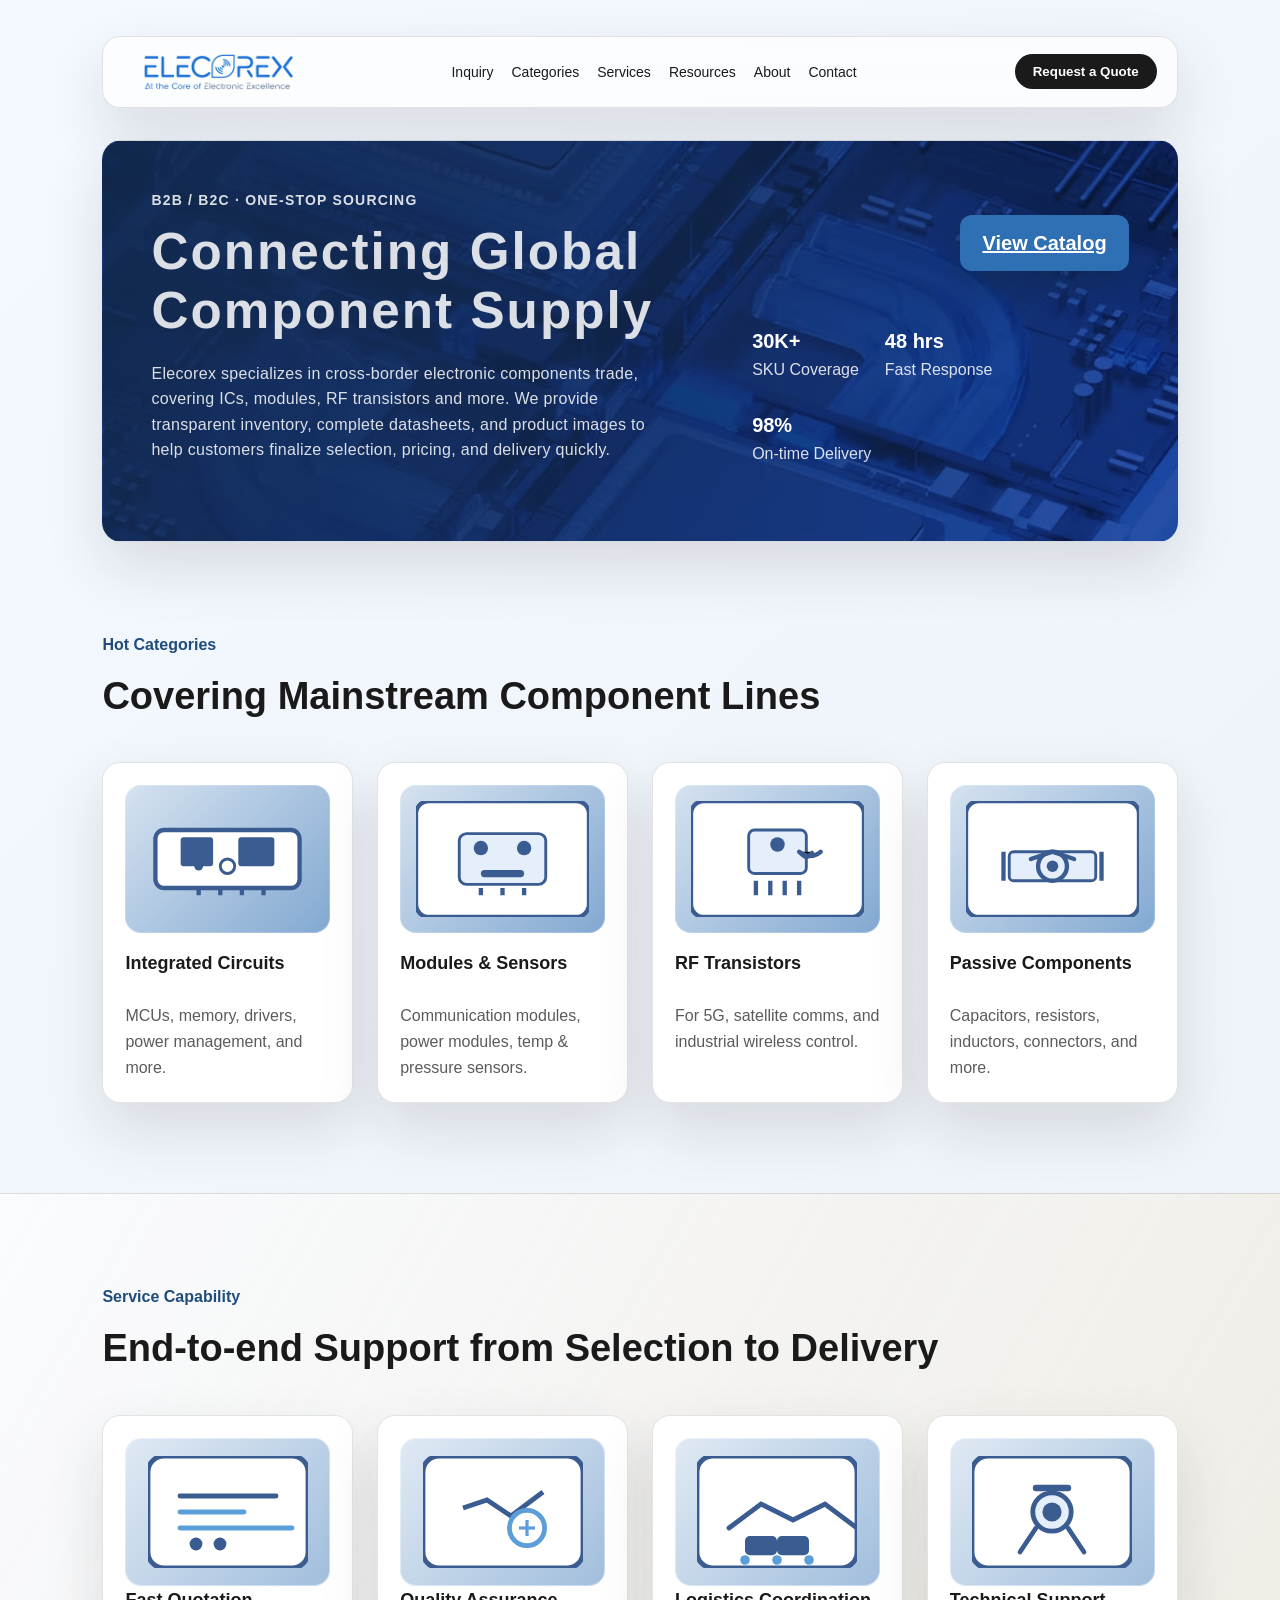
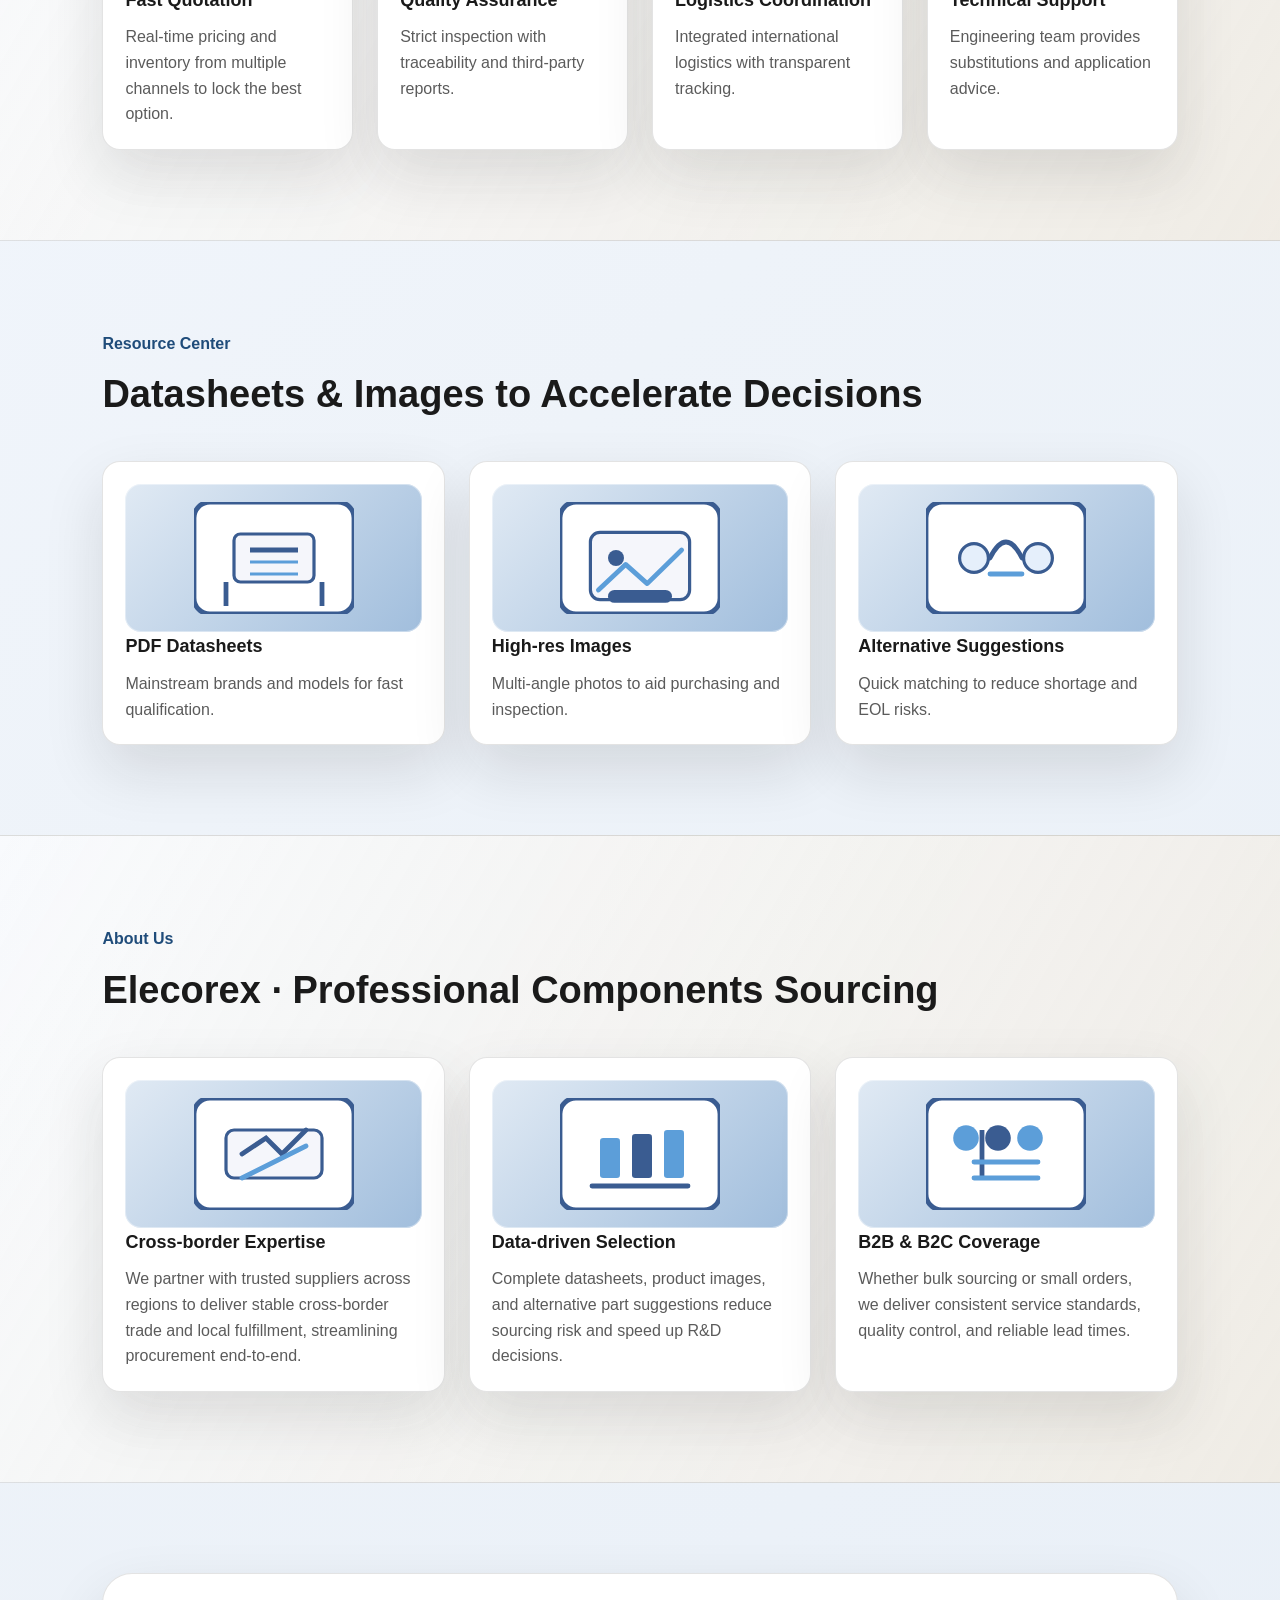
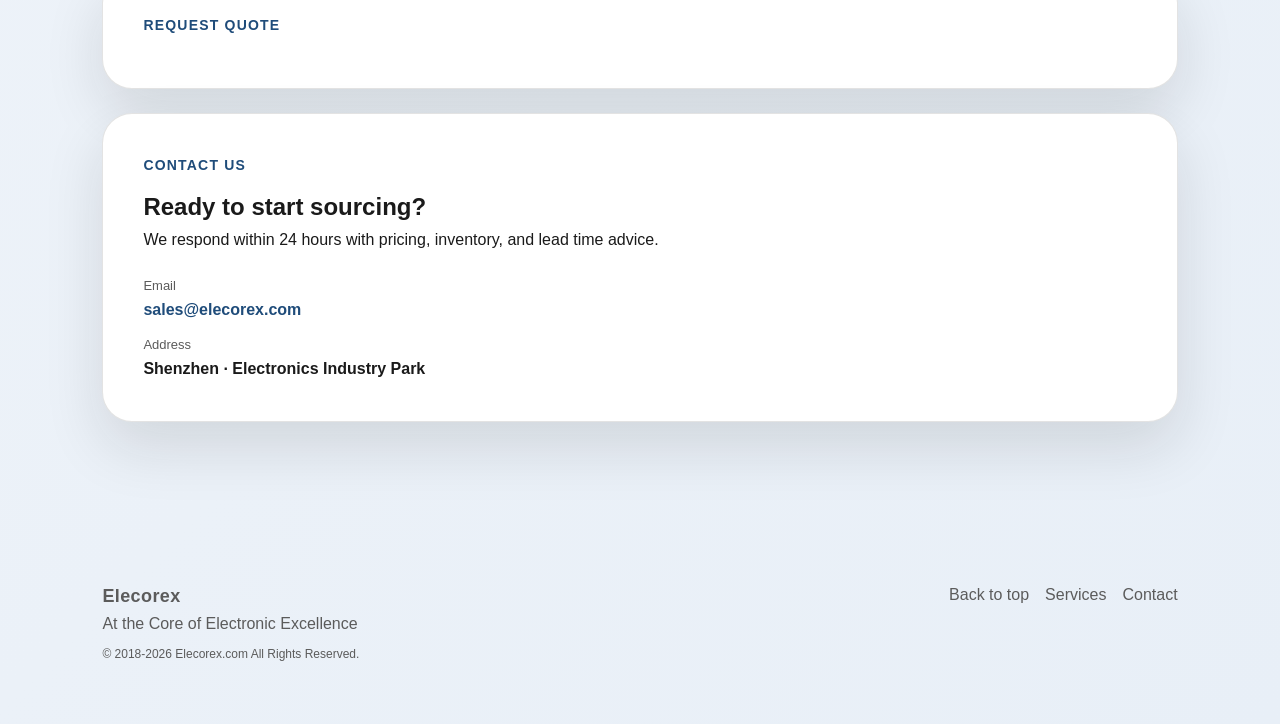
==== commit 4a574bb8: "update: general." ====
--- a/index.html
+++ b/index.html
@@ -3,13 +3,68 @@
   <head>
     <meta charset="utf-8" />
     <meta name="viewport" content="width=device-width, initial-scale=1" />
-    <title>Elecorex | Professional Electronic Components Sourcing</title>
+    <title>Electronic Components Store: Buy ICs, Modules & Semiconductors | Elecorex</title>
     <meta
       id="meta-desc"
       name="description"
-      content="Elecorex is a professional electronic components sourcing platform offering B2B and B2C services, covering ICs, modules, RF transistors, and complete datasheets with product images."
+      content="Elecorex offers a wide range of electronic components including ICs modules RF transistors sensors and capacitors with reliable sourcing solutions."
     />
+    <meta name="keywords" content="Electronic Components Store: Buy ICs, Modules &amp; Semiconductors"/>
+    <meta name="robots" content="index,follow,max-image-preview:large" />
+    <link rel="canonical" href="https://www.elecorex.com/" />
+    <link rel="icon" href="favicon.ico" sizes="any" />
+    <meta property="og:type" content="website" />
+    <meta property="og:site_name" content="Elecorex" />
+    <meta property="og:title" content="Electronic Components Store: Buy ICs, Modules & Semiconductors | Elecorex" />
+    <meta
+      property="og:description"
+      content="Elecorex offers a wide range of electronic components including ICs modules RF transistors sensors and capacitors with reliable sourcing solutions."
+    />
+    <meta property="og:url" content="https://www.elecorex.com/" />
+    <meta property="og:image" content="https://www.elecorex.com/assets/LOGO.png" />
+
+    <meta name="twitter:card" content="summary_large_image" />
+    <meta name="twitter:title" content="Electronic Components Store: Buy ICs, Modules & Semiconductors | Elecorex" />
+    <meta
+      name="twitter:description"
+      content="Elecorex offers a wide range of electronic components including ICs modules RF transistors sensors and capacitors with reliable sourcing solutions."
+    />
+    <meta name="twitter:image" content="https://www.elecorex.com/assets/LOGO.png" />
+
+    <script type="application/ld+json">
+      {
+        "@context": "https://schema.org",
+        "@graph": [
+          {
+            "@type": "Organization",
+            "name": "Elecorex",
+            "url": "https://www.elecorex.com/",
+            "logo": "https://www.elecorex.com/assets/LOGO.png",
+            "email": "sales@elecorex.com",
+            "description": "Professional electronic components sourcing for B2B and B2C customers."
+          },
+          {
+            "@type": "WebSite",
+            "name": "Elecorex",
+            "url": "https://www.elecorex.com/",
+            "publisher": {
+              "@type": "Organization",
+              "name": "Elecorex"
+            }
+          }
+        ]
+      }
+    </script>
     <link rel="stylesheet" href="styles.css" />
+    <!-- Google tag (gtag.js) -->
+<script async src="https://www.googletagmanager.com/gtag/js?id=G-JQVQ27ZQL0"></script>
+<script>
+  window.dataLayer = window.dataLayer || [];
+  function gtag(){dataLayer.push(arguments);}
+  gtag('js', new Date());
+
+  gtag('config', 'G-JQVQ27ZQL0');
+</script>
   </head>
   <body>
     <div class="page">
@@ -19,6 +74,7 @@
             <img class="brand-logo" src="assets/LOGO.png" alt="Elecorex logo" />
           </a>
           <div class="nav-links">
+            <a href="#inquiry">Inquiry</a>
             <a href="#categories">Categories</a>
             <a href="#services">Services</a>
             <a href="#resources">Resources</a>
@@ -51,8 +107,8 @@
               </div>
               <div class="banner-right">
                 <div class="hero-actions">
-                  <button class="primary">Talk to Us</button>
-                  <a class="ghost" href="products.html">View Catalog</a>
+                  <!-- <button class="primary">Talk to Us</button> -->
+                  <a class="primary" href="products.html">View Catalog</a>
                 </div>
                 <div class="hero-metrics">
                   <div>
@@ -251,8 +307,8 @@
       <footer class="footer">
         <div>
           <div class="brand-name">Elecorex</div>
-          <p>Professional components sourcing · B2B / B2C</p>
-          <p class="footer-copy">© 2026 Elecorex.com All Rights Reserved.</p>
+          <p>At the Core of Electronic Excellence</p>
+          <p class="footer-copy">© 2018-2026 Elecorex.com All Rights Reserved.</p>
         </div>
         <div class="footer-links">
           <a href="#top">Back to top</a>
--- a/styles.css
+++ b/styles.css
@@ -328,6 +328,7 @@
 .primary {
   background: var(--accent);
   color: #fff;
+  font-size: 20px;
 }
 
 .ghost {
@@ -341,6 +342,10 @@
 .chip-footer button:hover {
   transform: translateY(-2px);
   box-shadow: 0 16px 30px rgba(26, 26, 26, 0.18);
+}
+.primary:hover{
+  color:#2f6fb3;
+  background-color: #e8eff7;
 }
 
 .hero-metrics {
